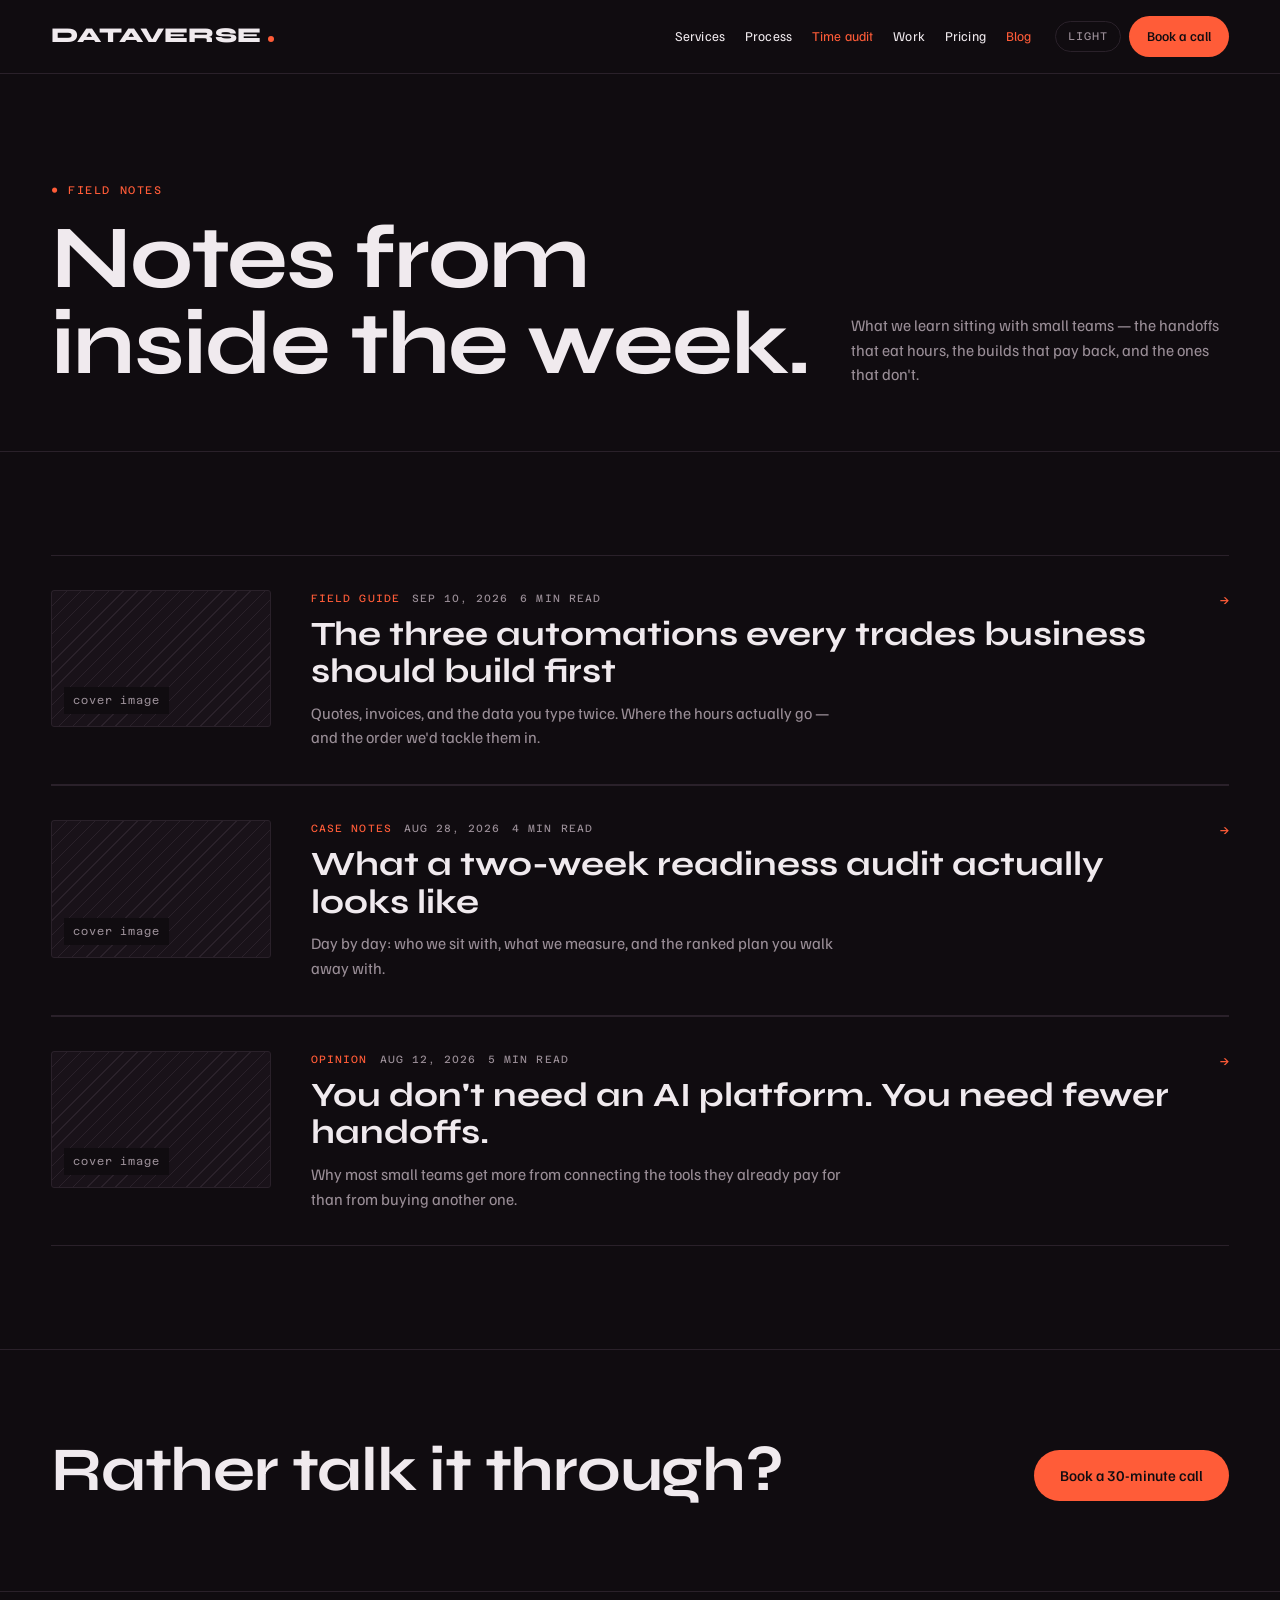
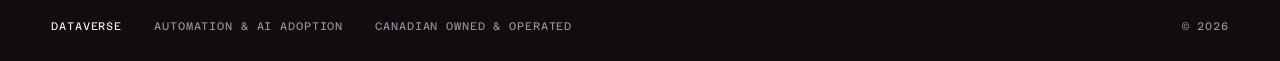
==== blog/index.html @ 76d1e802 "Initial Dataverse site Static build of the Dataverse design: home page with 3D hero, time audit calc" ====
<!DOCTYPE html>
<html lang="en-CA" data-mode="dark">
<head>
  <meta charset="utf-8">
  <meta name="viewport" content="width=device-width, initial-scale=1">
  <title>Field notes — Dataverse</title>
  <meta name="description" content="Practical writing on automation and AI adoption for small Canadian teams.">
  <script src="../js/theme-init.js"></script>
  <link rel="preconnect" href="https://fonts.googleapis.com">
  <link rel="preconnect" href="https://fonts.gstatic.com" crossorigin>
  <link href="https://fonts.googleapis.com/css2?family=Syne:wght@400;600;700;800&family=Familjen+Grotesk:wght@400;500;600;700&family=Azeret+Mono:wght@400;500&display=swap" rel="stylesheet">
  <link rel="stylesheet" href="../css/styles.css">
</head>
<body>
<div class="page">

  <!-- ===== Header (Webflow: make this a Component) ===== -->
  <header class="site-header">
    <a href="../index.html" class="logo">Dataverse<span class="logo__dot"></span></a>
    <nav class="nav">
      <a href="../index.html#services">Services</a>
      <a href="../index.html#process">Process</a>
      <a href="../index.html#audit" class="nav__link--accent">Time audit</a>
      <a href="../index.html#work">Work</a>
      <a href="../index.html#pricing">Pricing</a>
      <a href="index.html" class="text-accent" aria-current="page">Blog</a>
    </nav>
    <div class="header-tools">
      <button type="button" class="mode-toggle" data-toggle-mode>Light</button>
      <a href="../index.html#contact" class="btn btn--primary btn--sm">Book a call</a>
    </div>
  </header>

  <!-- ===== Blog hero ===== -->
  <section class="blog-hero">
    <div class="blog-hero__main">
      <span class="audit-head__badge">● Field notes</span>
      <h1 class="blog-hero__title">Notes from<br>inside the week.</h1>
    </div>
    <p class="blog-hero__text">What we learn sitting with small teams — the handoffs that eat hours, the builds that pay back, and the ones that don't.</p>
  </section>

  <!-- ===== Post list =====
       Webflow: this block maps to a Collection List bound to "Blog Posts".
       .w-dyn-list = Collection List Wrapper, .w-dyn-items = Collection List, .w-dyn-item = Collection Item.
       Sample items below are placeholders; Webflow repeats one item per CMS entry. -->
  <section class="section">
    <div class="w-dyn-list">
      <div role="list" class="w-dyn-items post-list">
        <div role="listitem" class="w-dyn-item">
          <a href="post.html" class="post-row">
            <div class="placeholder post-row__thumb"><span class="placeholder__label">cover image</span></div>
            <div class="post-row__body">
              <div class="post-row__meta"><span class="text-accent">Field guide</span><span>Sep 10, 2026</span><span>6 min read</span></div>
              <h3 class="post-row__title">The three automations every trades business should build first</h3>
              <p class="post-row__excerpt">Quotes, invoices, and the data you type twice. Where the hours actually go — and the order we'd tackle them in.</p>
            </div>
            <span class="post-row__arrow">→</span>
          </a>
        </div>
        <div role="listitem" class="w-dyn-item">
          <a href="post.html" class="post-row">
            <div class="placeholder post-row__thumb"><span class="placeholder__label">cover image</span></div>
            <div class="post-row__body">
              <div class="post-row__meta"><span class="text-accent">Case notes</span><span>Aug 28, 2026</span><span>4 min read</span></div>
              <h3 class="post-row__title">What a two-week readiness audit actually looks like</h3>
              <p class="post-row__excerpt">Day by day: who we sit with, what we measure, and the ranked plan you walk away with.</p>
            </div>
            <span class="post-row__arrow">→</span>
          </a>
        </div>
        <div role="listitem" class="w-dyn-item">
          <a href="post.html" class="post-row">
            <div class="placeholder post-row__thumb"><span class="placeholder__label">cover image</span></div>
            <div class="post-row__body">
              <div class="post-row__meta"><span class="text-accent">Opinion</span><span>Aug 12, 2026</span><span>5 min read</span></div>
              <h3 class="post-row__title">You don't need an AI platform. You need fewer handoffs.</h3>
              <p class="post-row__excerpt">Why most small teams get more from connecting the tools they already pay for than from buying another one.</p>
            </div>
            <span class="post-row__arrow">→</span>
          </a>
        </div>
      </div>
      <!-- Webflow "Empty State" -->
      <div class="w-dyn-empty empty-state" hidden>No posts yet.</div>
    </div>
  </section>

  <!-- ===== CTA ===== -->
  <section class="cta-band">
    <h2 class="cta-band__title">Rather talk it through?</h2>
    <a href="../index.html#contact" class="btn btn--primary btn--lg">Book a 30-minute call</a>
  </section>

  <!-- ===== Footer (Webflow: make this a Component) ===== -->
  <footer class="site-footer">
    <span class="site-footer__brand">Dataverse</span>
    <span>Automation &amp; AI adoption</span>
    <span>Canadian owned &amp; operated</span>
    <span class="site-footer__end">© 2026</span>
  </footer>
</div>

<script src="../js/main.js"></script>
</body>
</html>
---- css/styles.css ----
/* ==========================================================================
   Dataverse — site styles
   Class-based (no inline styles) so the markup ports cleanly into Webflow.
   Theme = data-mode (dark|light) on <html>. All colours/fonts flow from the tokens below.
   ========================================================================== */

/* ---------- Tokens ---------- */
/* Brand palette (Ember). Light mode via data-mode="light" on <html>. */
:root {
  --bg: #100C10; --surface: #191219; --ink: #F0EAEE; --muted: #9A8E97;
  --line: #2A212A; --accent: #FF5C38; --accent-ink: #100C10;
  --display: 'Syne';
  --body: 'Familjen Grotesk';
  --mono: 'Azeret Mono';
  color-scheme: dark;
}
:root[data-mode="light"] {
  --bg: #F4EFF2; --surface: #FCF8FA; --ink: #161015; --muted: #6A5D67;
  --line: #E2D7DE; --accent: #C8351A; --accent-ink: #FFF4F0;
  color-scheme: light;
}

:root {
  --gutter: clamp(18px, 4vw, 56px);
  --section-pad: clamp(56px, 8vw, 104px);
  --f-display: var(--display), sans-serif;
  --f-body: var(--body), sans-serif;
  --f-mono: var(--mono), monospace;
}

/* ---------- Base ---------- */
html, body { margin: 0; padding: 0; background: var(--bg); }
* { box-sizing: border-box; }
::selection { background: var(--accent); color: var(--accent-ink); }
a { color: var(--ink); text-decoration: none; }
a:hover { color: var(--accent); }
img { max-width: 100%; display: block; }

.page {
  background: var(--bg);
  color: var(--ink);
  font-family: var(--f-body);
  font-size: 16px;
  line-height: 1.55;
  min-height: 100vh;
  overflow-x: hidden;
  transition: background 400ms ease, color 400ms ease;
}

/* ---------- Shared type helpers ---------- */
.mono { font-family: var(--f-mono); }
.eyebrow {
  font-family: var(--f-mono);
  font-size: 10.5px;
  letter-spacing: 0.12em;
  text-transform: uppercase;
  color: var(--muted);
}
.text-accent { color: var(--accent); }
.text-muted { color: var(--muted); }
.text-ink { color: var(--ink); }
.h2 {
  font-family: var(--f-display);
  font-weight: 700;
  font-size: clamp(34px, 5vw, 62px);
  line-height: 1;
  letter-spacing: -0.015em;
  margin: 0;
}
.section {
  padding: var(--section-pad) var(--gutter);
  border-bottom: 1px solid var(--line);
}
.section--surface { background: var(--surface); }

/* Striped image placeholder — swap for <img> when real assets exist */
.placeholder {
  border: 1px solid var(--line);
  border-radius: 3px;
  display: flex;
  align-items: flex-end;
  padding: 20px;
  background-color: var(--surface);
  background-image: repeating-linear-gradient(135deg, var(--line) 0 1px, transparent 1px 10px);
  overflow: hidden;
  position: relative;
}
.placeholder > img {
  position: absolute; inset: 0; width: 100%; height: 100%; object-fit: cover;
}
.placeholder__label {
  font-family: var(--f-mono);
  font-size: 11px;
  letter-spacing: 0.08em;
  color: var(--muted);
  background: var(--bg);
  padding: 5px 9px;
  position: relative;
}

/* ---------- Buttons ---------- */
.btn {
  display: inline-block;
  border-radius: 99px;
  font-family: var(--f-body);
  cursor: pointer;
  white-space: nowrap;
}
.btn--primary {
  background: var(--accent);
  color: var(--accent-ink);
  font-weight: 500;
  border: none;
}
.btn--primary:hover { opacity: 0.86; color: var(--accent-ink); }
.btn--ghost {
  border: 1px solid var(--line);
  color: var(--ink);
  background: transparent;
}
.btn--ghost:hover { border-color: var(--accent); color: var(--accent); }
.btn--sm { font-size: 13.5px; padding: 10px 18px; }
.btn--lg { font-size: 15px; padding: 14px 26px; }
.btn--lg.btn--ghost { padding: 14px 22px; }
.btn--block { display: block; text-align: center; font-size: 15px; padding: 14px 18px; }

/* ---------- Header ---------- */
.site-header {
  position: sticky;
  top: 0;
  z-index: 50;
  display: flex;
  flex-wrap: wrap;
  align-items: center;
  gap: 12px 24px;
  padding: 16px var(--gutter);
  background: var(--bg);
  border-bottom: 1px solid var(--line);
  transition: background 400ms ease;
}
.logo {
  font-family: var(--f-display);
  font-weight: 800;
  font-size: 21px;
  text-transform: uppercase;
  letter-spacing: 0.01em;
  display: flex;
  align-items: baseline;
  gap: 7px;
}
.logo__dot {
  width: 6px; height: 6px; border-radius: 50%;
  background: var(--accent); display: inline-block;
}
.nav {
  display: flex;
  flex-wrap: wrap;
  gap: 10px 20px;
  font-size: 13.5px;
  letter-spacing: 0.01em;
  margin-left: auto;
  flex: 0 1 auto;
  white-space: nowrap;
}
.nav__link--accent { color: var(--accent); }
.header-tools {
  display: flex;
  flex-wrap: wrap;
  align-items: center;
  gap: 8px;
  flex: 0 0 auto;
  white-space: nowrap;
}
.mode-toggle {
  font-family: var(--f-mono); font-size: 11px;
  letter-spacing: 0.08em; text-transform: uppercase;
  padding: 8px 12px; border: 1px solid var(--line); border-radius: 99px;
  background: transparent; color: var(--muted); cursor: pointer;
  flex: 0 0 auto; white-space: nowrap;
}
.mode-toggle:hover { color: var(--ink); border-color: var(--ink); }

/* ---------- Hero (3D) ---------- */
/* Hero always renders dark, regardless of light/dark mode */
.hero3d {
  --bg: #100C10; --surface: #191219; --ink: #F0EAEE; --muted: #9A8E97;
  --line: rgba(240, 234, 238, 0.14); --accent: #FF5C38; --accent-ink: #100C10;
  position: relative;
  isolation: isolate;
  overflow: hidden;
  padding: 0 var(--gutter);
  display: flex;
  flex-direction: column;
  color: var(--ink);
  background:
    radial-gradient(60% 70% at 78% 60%, rgba(255, 92, 56, 0.16), transparent 70%),
    radial-gradient(40% 50% at 10% 0%, rgba(255, 46, 99, 0.06), transparent 70%),
    #100C10;
}
.hero3d a { color: inherit; }
.hero3d__canvas {
  position: absolute; inset: 0; width: 100%; height: 100%;
  z-index: 0; display: block;
}
.hero3d__scrim {
  position: absolute; inset: 0; z-index: 1; pointer-events: none;
  background:
    linear-gradient(90deg, rgba(16, 12, 16, 0.78) 0%, rgba(16, 12, 16, 0.25) 48%, rgba(16, 12, 16, 0) 70%),
    linear-gradient(0deg, rgba(16, 12, 16, 0.85) 0%, rgba(16, 12, 16, 0) 32%);
}
.hero3d__grain {
  position: absolute; inset: -50%; z-index: 1; pointer-events: none;
  opacity: 0.09; mix-blend-mode: overlay;
  background-image: url("data:image/svg+xml,%3Csvg xmlns='http://www.w3.org/2000/svg' width='220' height='220'%3E%3Cfilter id='n'%3E%3CfeTurbulence type='fractalNoise' baseFrequency='0.9' numOctaves='3' stitchTiles='stitch'/%3E%3C/filter%3E%3Crect width='100%25' height='100%25' filter='url(%23n)'/%3E%3C/svg%3E");
  animation: grain 900ms steps(6) infinite;
}
@keyframes grain {
  0% { transform: translate(0, 0); }
  20% { transform: translate(-3%, 2%); }
  40% { transform: translate(2%, -3%); }
  60% { transform: translate(-2%, -1%); }
  80% { transform: translate(3%, 3%); }
  100% { transform: translate(0, 0); }
}

/* Content */
.hero3d__content {
  position: relative; z-index: 2;
  padding: clamp(56px, 9vw, 128px) 0 clamp(36px, 5vw, 64px);
  display: flex; flex-wrap: wrap; align-items: flex-end; justify-content: space-between;
  gap: 32px clamp(32px, 6vw, 96px);
  pointer-events: none;
}
.hero3d__content a { pointer-events: auto; }
.hero3d__main { flex: 1 1 560px; min-width: 0; }
.hero3d__title {
  font-family: var(--f-display);
  font-weight: 400;
  font-size: clamp(46px, 7.2vw, 112px);
  line-height: 1;
  letter-spacing: -0.035em;
  margin: 0;
  text-wrap: balance;
}
.text-gradient {
  background: linear-gradient(90deg, #FF5C38 0%, #FF2E63 100%);
  -webkit-background-clip: text; background-clip: text;
  color: transparent;
}
.hero3d__side { flex: 0 1 540px; min-width: 0; }
.hero3d__lede {
  font-size: clamp(16px, 1.35vw, 19px); line-height: 1.5;
  margin: 0 0 28px; text-wrap: pretty; color: var(--ink);
}
.hero3d__actions { display: flex; flex-wrap: wrap; gap: 12px; }
.btn-sq {
  display: inline-block;
  font-family: var(--f-mono); font-size: 12.5px; letter-spacing: 0.06em; text-transform: uppercase;
  padding: 15px 20px; border-radius: 4px; white-space: nowrap;
  transition: background 200ms ease, color 200ms ease, border-color 200ms ease;
}
.btn-sq--primary { background: var(--accent); color: var(--accent-ink); }
.hero3d .btn-sq--primary { color: var(--accent-ink); }
.btn-sq--primary:hover, .hero3d .btn-sq--primary:hover { background: #FF7A5C; color: var(--accent-ink); }
.btn-sq--ghost {
  background: rgba(240, 234, 238, 0.06); border: 1px solid rgba(240, 234, 238, 0.12);
  -webkit-backdrop-filter: blur(8px); backdrop-filter: blur(8px);
}
.btn-sq--ghost:hover, .hero3d .btn-sq--ghost:hover { border-color: var(--accent); color: var(--accent); }
.hero3d__stats {
  display: flex; flex-wrap: wrap; gap: 8px 28px; margin-top: 26px;
  font-family: var(--f-mono); font-size: 10.5px; letter-spacing: 0.1em;
  text-transform: uppercase; color: var(--muted);
}
.hero3d__stat { font-family: var(--f-display); font-size: 18px; letter-spacing: 0; color: var(--ink); margin-right: 6px; text-transform: none; }

/* Footer strip + marquee */
.hero3d__foot {
  position: relative; z-index: 2;
  border-top: 1px solid var(--line);
  display: flex; align-items: center; gap: 28px;
  padding: 22px 0 26px;
}
.hero3d__foot-label {
  flex: 0 0 auto;
  font-family: var(--f-mono); font-size: 11.5px; letter-spacing: 0.1em; text-transform: uppercase;
}
.marquee {
  flex: 1 1 auto; min-width: 0; display: flex; overflow: hidden;
  -webkit-mask-image: linear-gradient(90deg, transparent, #000 8%, #000 92%, transparent);
  mask-image: linear-gradient(90deg, transparent, #000 8%, #000 92%, transparent);
}
.marquee__track {
  flex: 0 0 auto; display: flex; align-items: center; gap: 56px;
  margin: 0; padding: 0 28px 0 0; list-style: none;
  animation: marquee 38s linear infinite;
}
.marquee__item {
  font-family: var(--f-display); font-weight: 600; font-size: clamp(17px, 1.6vw, 22px);
  white-space: nowrap; color: var(--ink); opacity: 0.8;
  display: flex; align-items: center; gap: 56px;
}
.marquee__item::after { content: ""; width: 5px; height: 5px; border-radius: 50%; background: var(--accent); }
@keyframes marquee { to { transform: translateX(-100%); } }

@media (max-width: 760px) {
  .hero3d__scrim {
    background: linear-gradient(0deg, rgba(16, 12, 16, 0.92) 0%, rgba(16, 12, 16, 0.55) 45%, rgba(16, 12, 16, 0.1) 75%);
  }
  .hero3d__foot { flex-direction: column; align-items: flex-start; gap: 14px; }
  .marquee { width: 100%; }
}
@media (prefers-reduced-motion: reduce) {
  .hero3d__grain, .marquee__track { animation: none; }
}

.hero__meta {
  font-family: var(--f-mono);
  font-size: 11.5px;
  letter-spacing: 0.14em;
  text-transform: uppercase;
  color: var(--muted);
  display: flex;
  flex-wrap: wrap;
  gap: 14px;
  margin-bottom: clamp(24px, 4vw, 44px);
}
/* ---------- Section heads ---------- */
.section-head {
  display: flex;
  flex-wrap: wrap;
  gap: 32px;
  align-items: baseline;
  margin-bottom: clamp(32px, 5vw, 64px);
}
.section-head__title { flex: 1 1 340px; }
.section-head__text { flex: 1 1 300px; max-width: 42ch; color: var(--muted); margin: 0; font-size: 16px; }

/* ---------- Services ---------- */
.services { display: flex; flex-direction: column; }
.service {
  border-top: 1px solid var(--line);
  padding: clamp(22px, 3vw, 34px) 0;
  display: flex;
  flex-wrap: wrap;
  gap: 20px 40px;
  align-items: flex-start;
}
.service:last-child { border-bottom: 1px solid var(--line); }
.service:hover { background: var(--surface); }
.service__num {
  font-family: var(--f-mono); font-size: 11.5px; color: var(--accent);
  flex: 0 0 auto; width: 34px;
}
.service__title {
  font-family: var(--f-display); font-weight: 700;
  font-size: clamp(26px, 3vw, 38px); line-height: 1.1; margin: 0; flex: 1 1 260px;
}
.service__text { flex: 2 1 320px; max-width: 54ch; margin: 0; color: var(--muted); }

/* ---------- Process ---------- */
.process-head {
  display: flex; flex-wrap: wrap; gap: 20px; align-items: baseline;
  margin-bottom: clamp(32px, 5vw, 56px);
}
.process-head__eyebrow {
  font-family: var(--f-mono); font-size: 11.5px; letter-spacing: 0.12em;
  text-transform: uppercase; color: var(--muted);
}
.process-head__title {
  font-family: var(--f-display); font-weight: 700;
  font-size: clamp(30px, 4.4vw, 54px); line-height: 1.02;
  letter-spacing: -0.015em; margin: 0; max-width: 24ch;
}
.steps {
  display: grid;
  grid-template-columns: repeat(auto-fit, minmax(240px, 1fr));
  gap: 1px;
  background: var(--line);
}
.step { background: var(--surface); padding: clamp(22px, 3vw, 34px) clamp(18px, 2.5vw, 30px); }
.step__num { font-family: var(--f-display); font-size: 52px; line-height: 1; color: var(--accent); }
.step__title { font-size: 19px; font-weight: 600; margin: 14px 0 8px; }
.step__text { margin: 0; color: var(--muted); font-size: 15px; }

/* ---------- Time audit ---------- */
.audit-head {
  display: flex; flex-wrap: wrap; gap: 24px; align-items: flex-end;
  justify-content: space-between; margin-bottom: clamp(28px, 4vw, 48px);
}
.audit-head__main { flex: 1 1 420px; min-width: 0; }
.audit-head__badge {
  font-family: var(--f-mono); font-size: 11px; letter-spacing: 0.14em;
  text-transform: uppercase; color: var(--accent);
}
.audit-head__title {
  font-family: var(--f-display); font-weight: 700;
  font-size: clamp(32px, 5vw, 62px); line-height: 1;
  letter-spacing: -0.02em; margin: 14px 0 0;
}
.audit-head__text { flex: 1 1 280px; max-width: 40ch; margin: 0; color: var(--muted); }

.audit { display: flex; flex-wrap: wrap; gap: clamp(22px, 3vw, 44px); align-items: flex-start; }
.audit__form { flex: 1 1 420px; min-width: 0; display: flex; flex-direction: column; gap: 26px; }
.audit__label { margin-bottom: 12px; }
.audit__label--tight { margin-bottom: 4px; }

.chips { display: flex; flex-wrap: wrap; gap: 8px; }
.chip {
  font-family: var(--f-body); font-size: 14px; padding: 9px 16px;
  border-radius: 99px; border: 1px solid var(--line);
  background: transparent; color: var(--muted); cursor: pointer;
}
.chip.is-active { background: var(--accent); color: var(--accent-ink); border-color: var(--accent); }

.task {
  border-bottom: 1px solid var(--line);
  padding: 15px 0;
  display: flex;
  flex-wrap: wrap;
  gap: 10px 18px;
  align-items: center;
  color: var(--muted);
}
.task.is-on { color: var(--ink); }
.task__check {
  width: 17px; height: 17px; flex: 0 0 auto; border-radius: 2px;
  border: 1px solid var(--line); background: transparent; cursor: pointer; padding: 0;
}
.task.is-on .task__check { background: var(--accent); border-color: var(--accent); }
.task__label { flex: 1 1 180px; min-width: 0; font-size: 15.5px; }
.task__range { flex: 1 1 150px; min-width: 120px; accent-color: var(--accent); cursor: pointer; }
.task__hours { font-family: var(--f-mono); font-size: 12px; width: 62px; text-align: right; }

.fields { display: flex; flex-wrap: wrap; gap: 18px 28px; align-items: flex-end; }
.field { flex: 1 1 200px; min-width: 0; }
.field--wide { flex: 2 1 260px; }
.field__label { display: block; margin-bottom: 8px; }
.input {
  width: 100%;
  font-family: var(--f-body);
  font-size: 16px;
  padding: 13px 14px;
  background: transparent;
  border: 1px solid var(--line);
  border-radius: 3px;
  color: var(--ink);
}
.input--lg { font-size: 15px; padding: 15px 16px; }
textarea.input { resize: vertical; }

.brief {
  flex: 1 1 320px; min-width: 0; position: sticky; top: 92px;
  border: 1px solid var(--accent); border-radius: 3px;
  background: var(--surface); padding: clamp(22px, 3vw, 34px);
}
.brief__nums { display: flex; flex-wrap: wrap; gap: 20px 32px; margin: 20px 0 22px; }
.brief__num { flex: 1 1 130px; }
.brief__hours {
  font-family: var(--f-display); font-weight: 700;
  font-size: clamp(38px, 4.4vw, 56px); line-height: 0.95; color: var(--accent);
}
.brief__money {
  font-family: var(--f-display); font-weight: 700;
  font-size: clamp(30px, 3.4vw, 42px); line-height: 1; margin-top: 6px;
}
.brief__caption {
  font-family: var(--f-mono); font-size: 10.5px; letter-spacing: 0.1em;
  text-transform: uppercase; color: var(--muted); margin-top: 8px;
}
.brief__body { border-top: 1px solid var(--line); padding-top: 18px; }
.builds {
  margin: 0 0 18px; padding: 0; list-style: none;
  display: flex; flex-direction: column; gap: 10px; font-size: 15px;
}
.builds li { display: flex; gap: 10px; align-items: baseline; }
.builds__n { color: var(--accent); font-family: var(--f-mono); font-size: 11px; }
.brief__tier {
  font-family: var(--f-mono); font-size: 11.5px; color: var(--muted);
  border-top: 1px solid var(--line); padding-top: 14px; margin-bottom: 18px;
}

/* ---------- Work ---------- */
.work-head {
  display: flex; flex-wrap: wrap; gap: 24px; align-items: baseline;
  justify-content: space-between; margin-bottom: clamp(30px, 4vw, 52px);
}
.work-head__note {
  font-family: var(--f-mono); font-size: 11.5px; letter-spacing: 0.06em;
  color: var(--muted); margin: 0; max-width: 34ch;
}
.work { display: flex; flex-wrap: wrap; gap: clamp(22px, 3vw, 40px); }
.work__feature { flex: 1 1 420px; min-width: 0; }
.work__side { flex: 1 1 300px; min-width: 0; display: flex; flex-direction: column; gap: 30px; }
.work__image { aspect-ratio: 16 / 10; padding: 18px; }
.case-meta {
  display: flex; gap: 12px; align-items: baseline;
  font-family: var(--f-mono); font-size: 10.5px;
  letter-spacing: 0.1em; text-transform: uppercase;
  margin-bottom: 8px;
}
.work__feature .case-meta { margin: 16px 0 6px; }
.case-title {
  font-family: var(--f-display); font-weight: 700;
  font-size: 26px; line-height: 1.12; margin: 0 0 8px;
}
.case-title--lg { font-size: clamp(24px, 2.6vw, 32px); margin-bottom: 10px; }
.case-text { margin: 0 0 12px; color: var(--muted); }
.case-text--lg { margin-bottom: 14px; max-width: 52ch; }
.case-result {
  font-family: var(--f-mono); font-size: 12px; color: var(--ink);
  border-top: 1px solid var(--line); padding-top: 12px;
}

/* ---------- Pricing ---------- */
.section-head--pricing { gap: 28px; margin-bottom: clamp(30px, 4vw, 54px); }
.section-head--pricing .section-head__title { flex: 1 1 320px; }
.section-head--pricing .section-head__text { max-width: 40ch; }
.plans {
  display: grid;
  grid-template-columns: repeat(auto-fit, minmax(258px, 1fr));
  gap: clamp(18px, 2.5vw, 28px);
  align-items: start;
}
.plan { border: 1px solid var(--line); border-radius: 3px; padding: clamp(22px, 3vw, 32px); }
.plan--featured {
  border-color: var(--accent);
  padding: clamp(26px, 3.4vw, 38px);
  background: var(--surface);
  margin-top: -12px;
}
.plan__top { display: flex; justify-content: space-between; align-items: baseline; gap: 12px; }
.plan__name {
  font-family: var(--f-mono); font-size: 11px; letter-spacing: 0.12em;
  text-transform: uppercase; color: var(--muted);
}
.plan--featured .plan__name { color: var(--accent); }
.plan__tag {
  font-family: var(--f-mono); font-size: 10.5px; letter-spacing: 0.08em;
  text-transform: uppercase; color: var(--muted);
}
.plan__price {
  font-family: var(--f-display); font-size: clamp(38px, 4vw, 50px);
  line-height: 1.05; margin: 12px 0 4px;
}
.plan__price--sm { font-size: clamp(30px, 3.2vw, 40px); }
.plan__text { margin: 0 0 18px; color: var(--muted); font-size: 15px; }
.plan__list {
  margin: 0; padding: 0; list-style: none;
  display: flex; flex-direction: column; gap: 9px;
  font-size: 15px; color: var(--muted);
}

/* ---------- Contact ---------- */
.contact {
  padding: clamp(60px, 9vw, 120px) var(--gutter);
  display: flex; flex-wrap: wrap; gap: clamp(32px, 5vw, 80px); align-items: flex-start;
}
.contact__main { flex: 1 1 440px; min-width: 0; }
.contact__title {
  font-family: var(--f-display); font-weight: 700;
  font-size: clamp(40px, 6.6vw, 88px); line-height: 0.98;
  letter-spacing: -0.02em; margin: 0 0 22px; text-wrap: balance;
}
.contact__text { max-width: 44ch; color: var(--muted); margin: 0 0 30px; }
.contact__email {
  font-family: var(--f-display); font-size: clamp(22px, 2.6vw, 32px);
  border-bottom: 1px solid var(--accent); padding-bottom: 3px;
}
.contact__form { flex: 1 1 300px; min-width: 0; display: flex; flex-direction: column; gap: 14px; margin: 0; }
.contact__submit { font-size: 15px; padding: 15px 20px; }
.contact__note {
  font-family: var(--f-mono); font-size: 10.5px; letter-spacing: 0.06em; color: var(--muted);
}
.form-status { font-family: var(--f-mono); font-size: 11.5px; color: var(--accent); }

/* ---------- Footer ---------- */
.site-footer {
  border-top: 1px solid var(--line);
  padding: 26px var(--gutter);
  display: flex; flex-wrap: wrap; gap: 14px 32px; align-items: center;
  font-family: var(--f-mono); font-size: 11px; letter-spacing: 0.08em;
  text-transform: uppercase; color: var(--muted);
}
.site-footer__brand { color: var(--ink); }
.site-footer__end { margin-left: auto; }

/* ==========================================================================
   Blog (Webflow CMS-ready)
   Listing markup mirrors Webflow's Collection List structure:
   .w-dyn-list > .w-dyn-items > .w-dyn-item   and rich text lives in .w-richtext
   ========================================================================== */
.blog-hero {
  padding: clamp(48px, 8vw, 104px) var(--gutter) clamp(32px, 5vw, 64px);
  border-bottom: 1px solid var(--line);
  display: flex; flex-wrap: wrap; gap: 24px 32px; align-items: flex-end;
}
.blog-hero__main { flex: 1 1 480px; min-width: 0; }
.blog-hero__title {
  font-family: var(--f-display); font-weight: 700;
  font-size: clamp(46px, 7vw, 96px); line-height: 0.96;
  letter-spacing: -0.02em; margin: 14px 0 0;
}
.blog-hero__text { flex: 1 1 280px; max-width: 42ch; margin: 0; color: var(--muted); }

.post-list { display: flex; flex-direction: column; }
.post-row {
  border-top: 1px solid var(--line);
  padding: clamp(22px, 3vw, 34px) 0;
  display: flex; flex-wrap: wrap; gap: 20px 40px; align-items: flex-start;
  color: var(--ink);
}
.post-row:last-child { border-bottom: 1px solid var(--line); }
.post-row:hover { background: var(--surface); color: var(--ink); }
.post-row:hover .post-row__title { color: var(--accent); }
.post-row__thumb { flex: 0 0 220px; aspect-ratio: 16 / 10; padding: 12px; }
.post-row__body { flex: 1 1 320px; min-width: 0; }
.post-row__meta {
  display: flex; flex-wrap: wrap; gap: 12px; align-items: baseline;
  font-family: var(--f-mono); font-size: 10.5px; letter-spacing: 0.1em;
  text-transform: uppercase; color: var(--muted); margin-bottom: 10px;
}
.post-row__title {
  font-family: var(--f-display); font-weight: 700;
  font-size: clamp(24px, 2.8vw, 34px); line-height: 1.1; margin: 0 0 10px;
  transition: color 200ms ease;
}
.post-row__excerpt { margin: 0; color: var(--muted); max-width: 60ch; }
.post-row__arrow { flex: 0 0 auto; font-family: var(--f-mono); color: var(--accent); font-size: 14px; }
.empty-state { color: var(--muted); font-family: var(--f-mono); font-size: 12px; padding: 24px 0; }

.post-header {
  padding: clamp(48px, 8vw, 104px) var(--gutter) clamp(28px, 4vw, 48px);
  max-width: 1080px;
}
.post-back {
  font-family: var(--f-mono); font-size: 11px; letter-spacing: 0.12em;
  text-transform: uppercase; color: var(--muted);
}
.post-header__meta {
  display: flex; flex-wrap: wrap; gap: 14px;
  font-family: var(--f-mono); font-size: 11.5px; letter-spacing: 0.14em;
  text-transform: uppercase; color: var(--muted);
  margin: clamp(24px, 4vw, 44px) 0 clamp(18px, 3vw, 28px);
}
.post-header__title {
  font-family: var(--f-display); font-weight: 700;
  font-size: clamp(38px, 6vw, 80px); line-height: 0.98;
  letter-spacing: -0.02em; margin: 0 0 24px; text-wrap: balance;
}
.post-header__summary {
  max-width: 56ch; font-size: clamp(16px, 1.5vw, 19px);
  color: var(--muted); margin: 0; text-wrap: pretty;
}
.post-cover {
  margin: 0 var(--gutter);
  aspect-ratio: 16 / 8;
}
.post-body {
  padding: clamp(40px, 6vw, 80px) var(--gutter) var(--section-pad);
  border-bottom: 1px solid var(--line);
  display: flex; flex-wrap: wrap; gap: 32px clamp(32px, 5vw, 80px);
}
.post-body__aside { flex: 0 1 220px; min-width: 0; display: flex; flex-direction: column; gap: 18px; }
.post-author__name { font-size: 15px; margin-top: 6px; }
.post-body__content { flex: 1 1 520px; min-width: 0; max-width: 720px; }

/* Rich text — styles apply to whatever the Webflow Rich Text field outputs */
.w-richtext { font-size: 17px; line-height: 1.7; }
.w-richtext > :first-child { margin-top: 0; }
.w-richtext p { margin: 0 0 1.2em; color: var(--ink); }
.w-richtext h2 {
  font-family: var(--f-display); font-weight: 700;
  font-size: clamp(26px, 3vw, 36px); line-height: 1.1;
  letter-spacing: -0.01em; margin: 1.8em 0 0.6em;
}
.w-richtext h3 {
  font-family: var(--f-display); font-weight: 700;
  font-size: clamp(20px, 2.2vw, 25px); line-height: 1.2; margin: 1.6em 0 0.5em;
}
.w-richtext h4 {
  font-family: var(--f-mono); font-size: 12px; letter-spacing: 0.12em;
  text-transform: uppercase; color: var(--muted); margin: 2em 0 0.8em;
}
.w-richtext a { color: var(--ink); border-bottom: 1px solid var(--accent); }
.w-richtext a:hover { color: var(--accent); }
.w-richtext ul, .w-richtext ol { margin: 0 0 1.2em; padding-left: 1.2em; }
.w-richtext li { margin-bottom: 0.4em; }
.w-richtext li::marker { color: var(--accent); }
.w-richtext blockquote {
  margin: 1.6em 0; padding: 4px 0 4px 22px;
  border-left: 2px solid var(--accent);
  font-family: var(--f-display); font-size: clamp(20px, 2.2vw, 26px); line-height: 1.3;
}
.w-richtext figure { margin: 1.8em 0; }
.w-richtext img { border: 1px solid var(--line); border-radius: 3px; }
.w-richtext figcaption {
  font-family: var(--f-mono); font-size: 11px; color: var(--muted); margin-top: 8px;
}
.w-richtext code {
  font-family: var(--f-mono); font-size: 0.88em;
  background: var(--surface); border: 1px solid var(--line);
  padding: 1px 5px; border-radius: 3px;
}
.w-richtext hr { border: none; border-top: 1px solid var(--line); margin: 2.4em 0; }

.cta-band {
  padding: clamp(48px, 7vw, 96px) var(--gutter);
  display: flex; flex-wrap: wrap; gap: 24px 48px; align-items: flex-end; justify-content: space-between;
}
.cta-band__title {
  font-family: var(--f-display); font-weight: 700;
  font-size: clamp(32px, 5vw, 62px); line-height: 1;
  letter-spacing: -0.02em; margin: 0; flex: 1 1 420px;
}

@media (max-width: 560px) {
  .post-row__thumb { flex-basis: 100%; }
}
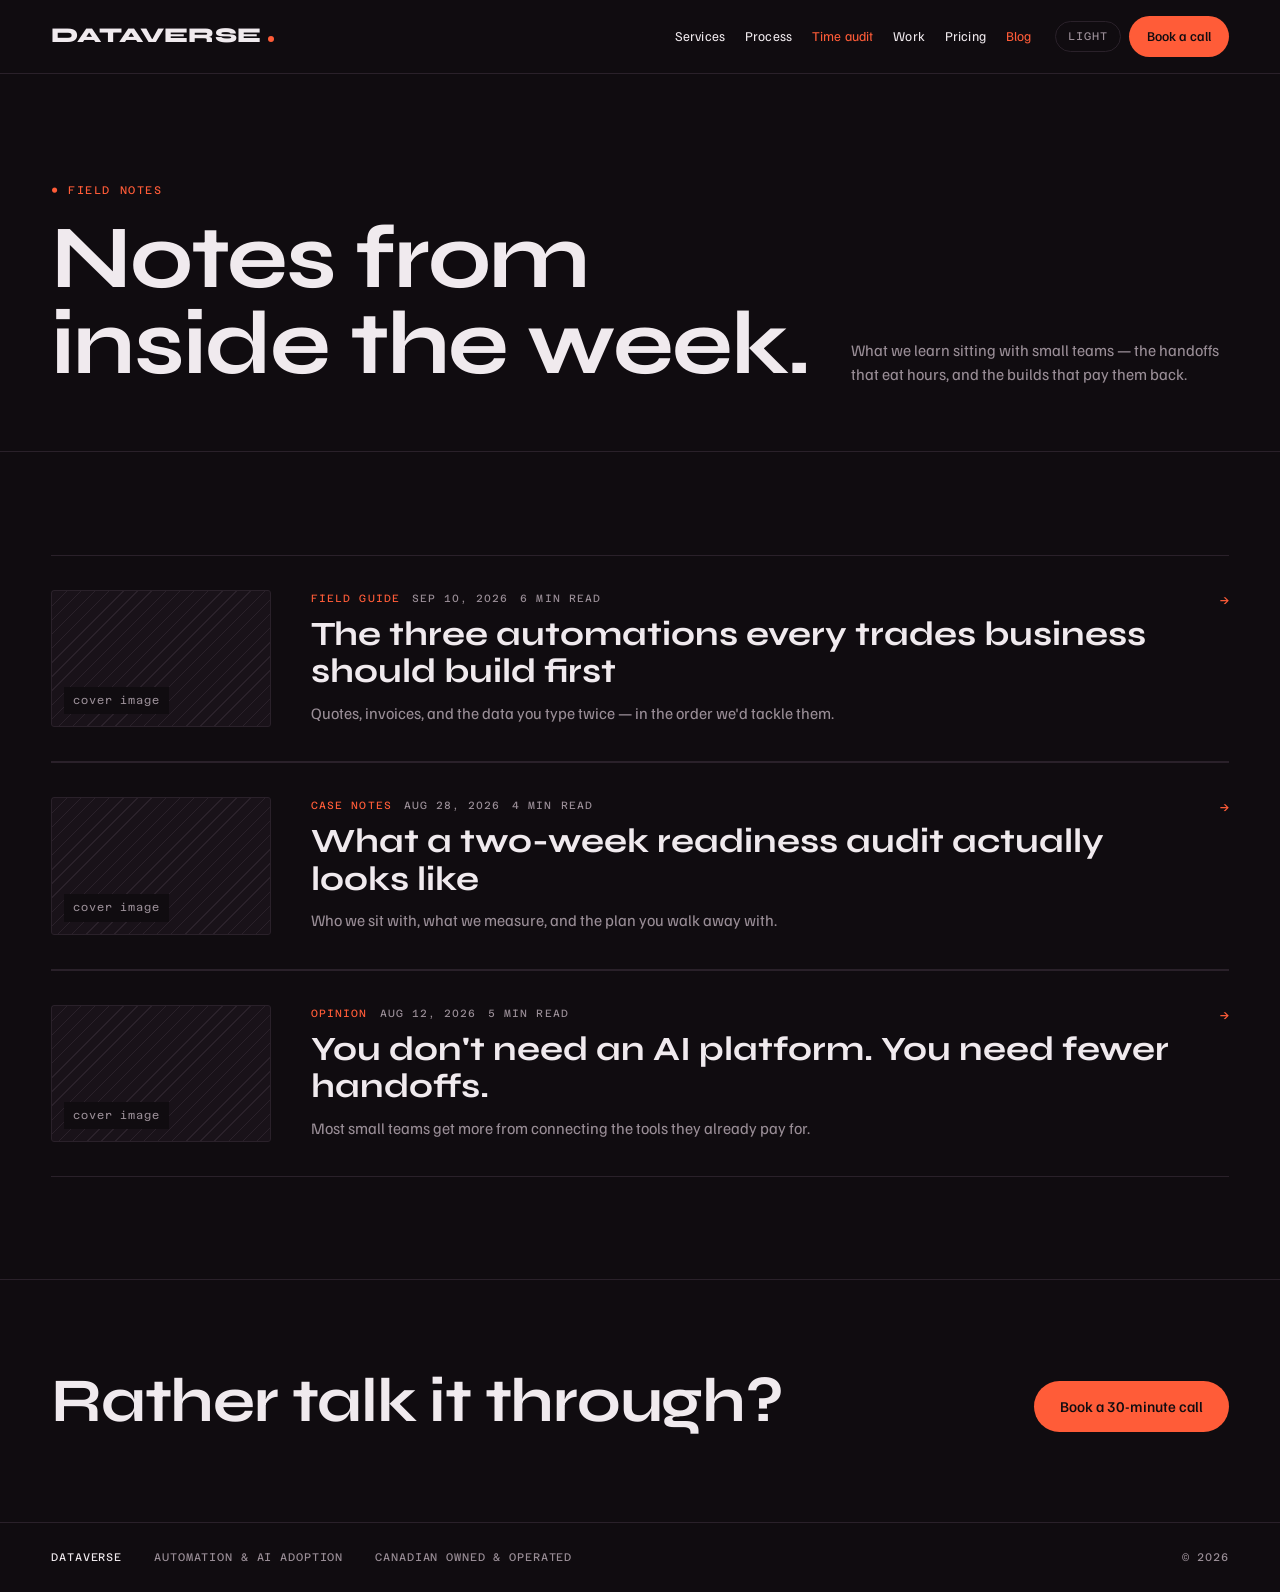
==== commit 9f09ebe0: "Tighten copy across the site Co-Authored-By: Claude Opus 5 (1M context) <noreply@anthropic.com>" ====
--- a/blog/index.html
+++ b/blog/index.html
@@ -37,7 +37,7 @@
       <span class="audit-head__badge">● Field notes</span>
       <h1 class="blog-hero__title">Notes from<br>inside the week.</h1>
     </div>
-    <p class="blog-hero__text">What we learn sitting with small teams — the handoffs that eat hours, the builds that pay back, and the ones that don't.</p>
+    <p class="blog-hero__text">What we learn sitting with small teams — the handoffs that eat hours, and the builds that pay them back.</p>
   </section>
 
   <!-- ===== Post list =====
@@ -53,7 +53,7 @@
             <div class="post-row__body">
               <div class="post-row__meta"><span class="text-accent">Field guide</span><span>Sep 10, 2026</span><span>6 min read</span></div>
               <h3 class="post-row__title">The three automations every trades business should build first</h3>
-              <p class="post-row__excerpt">Quotes, invoices, and the data you type twice. Where the hours actually go — and the order we'd tackle them in.</p>
+              <p class="post-row__excerpt">Quotes, invoices, and the data you type twice — in the order we'd tackle them.</p>
             </div>
             <span class="post-row__arrow">→</span>
           </a>
@@ -64,7 +64,7 @@
             <div class="post-row__body">
               <div class="post-row__meta"><span class="text-accent">Case notes</span><span>Aug 28, 2026</span><span>4 min read</span></div>
               <h3 class="post-row__title">What a two-week readiness audit actually looks like</h3>
-              <p class="post-row__excerpt">Day by day: who we sit with, what we measure, and the ranked plan you walk away with.</p>
+              <p class="post-row__excerpt">Who we sit with, what we measure, and the plan you walk away with.</p>
             </div>
             <span class="post-row__arrow">→</span>
           </a>
@@ -75,7 +75,7 @@
             <div class="post-row__body">
               <div class="post-row__meta"><span class="text-accent">Opinion</span><span>Aug 12, 2026</span><span>5 min read</span></div>
               <h3 class="post-row__title">You don't need an AI platform. You need fewer handoffs.</h3>
-              <p class="post-row__excerpt">Why most small teams get more from connecting the tools they already pay for than from buying another one.</p>
+              <p class="post-row__excerpt">Most small teams get more from connecting the tools they already pay for.</p>
             </div>
             <span class="post-row__arrow">→</span>
           </a>
--- a/css/styles.css
+++ b/css/styles.css
@@ -136,7 +136,7 @@
   padding: 16px var(--gutter);
   background: var(--bg);
   border-bottom: 1px solid var(--line);
-  transition: background 400ms ease;
+  transition: background 400ms ease, opacity 600ms ease;
 }
 .logo {
   font-family: var(--f-display);
@@ -179,6 +179,33 @@
   flex: 0 0 auto; white-space: nowrap;
 }
 .mode-toggle:hover { color: var(--ink); border-color: var(--ink); }
+
+/* Mobile header: logo + buttons on one row, nav links on a scrollable row below */
+@media (max-width: 760px) {
+  .site-header { gap: 12px 10px; padding-top: 12px; padding-bottom: 0; }
+  .logo { order: 1; margin-right: auto; font-size: 17px; }
+  .header-tools { order: 2; gap: 6px; flex-wrap: nowrap; }
+  .mode-toggle { padding: 7px 10px; font-size: 10px; }
+  .header-tools .btn--sm { font-size: 12.5px; padding: 8px 13px; }
+  .nav {
+    order: 3;
+    flex: 0 0 calc(100% + 2 * var(--gutter));
+    margin: 0 calc(-1 * var(--gutter));
+    padding: 11px var(--gutter) 12px;
+    border-top: 1px solid var(--line);
+    flex-wrap: nowrap;
+    gap: 22px;
+    overflow-x: auto;
+    scrollbar-width: none;
+  }
+  .nav::-webkit-scrollbar { display: none; }
+}
+@media (max-width: 380px) {
+  .logo { font-size: 15px; gap: 5px; }
+  .header-tools { gap: 5px; }
+  .mode-toggle { padding: 7px 8px; letter-spacing: 0.04em; }
+  .header-tools .btn--sm { font-size: 12px; padding: 8px 11px; }
+}
 
 /* ---------- Hero (3D) ---------- */
 /* Hero always renders dark, regardless of light/dark mode */
@@ -188,6 +215,7 @@
   position: relative;
   isolation: isolate;
   overflow: hidden;
+  min-height: calc(100svh - 71px);
   padding: 0 var(--gutter);
   display: flex;
   flex-direction: column;
@@ -198,10 +226,19 @@
     #100C10;
 }
 .hero3d a { color: inherit; }
+.hero3d__stage { position: absolute; inset: 0; z-index: 0; pointer-events: none; overflow: hidden; }
 .hero3d__canvas {
   position: absolute; inset: 0; width: 100%; height: 100%;
   z-index: 0; display: block;
 }
+/* During the fly-through the 3D stage takes over the whole viewport */
+.hero3d__backdrop {
+  position: fixed; inset: 0; z-index: -1; background: #100C10;
+  opacity: 0; pointer-events: none; transition: opacity 400ms ease;
+}
+.hero3d.is-journey { z-index: 90; }
+.hero3d.is-journey .hero3d__backdrop { opacity: 1; }
+.hero3d.is-journey .hero3d__stage { position: fixed; }
 .hero3d__scrim {
   position: absolute; inset: 0; z-index: 1; pointer-events: none;
   background:
@@ -221,6 +258,43 @@
   60% { transform: translate(-2%, -1%); }
   80% { transform: translate(3%, 3%); }
   100% { transform: translate(0, 0); }
+}
+
+/* Tagline words revealed during the fly-through */
+.tagline { position: absolute; inset: 0; z-index: 2; pointer-events: none; overflow: hidden; }
+.tagline__word {
+  position: absolute; left: var(--x, 50%); top: var(--y, 50%);
+  transform: translate(-50%, -50%);
+  font-family: var(--f-display); font-weight: 400;
+  font-size: clamp(40px, 7.5vw, 124px); line-height: 1; letter-spacing: -0.035em;
+  white-space: nowrap; color: #fff;
+}
+.tagline__char {
+  display: inline-block; white-space: pre;
+  opacity: 0; filter: blur(14px); transform: translateY(0.3em) scale(0.96);
+  transition: opacity 500ms ease, filter 700ms ease, transform 800ms cubic-bezier(.2, .7, .2, 1);
+  transition-delay: calc(var(--i) * 40ms);
+}
+.tagline__word.is-in .tagline__char { opacity: 1; filter: blur(0); transform: none; }
+.tagline__word.is-out .tagline__char {
+  opacity: 0; filter: blur(10px); transform: translateY(-0.25em);
+  transition-duration: 350ms, 400ms, 450ms; transition-delay: calc(var(--i) * 18ms);
+}
+.tagline__char.is-accent { color: var(--accent); }
+
+/* Fly-through: hand the page over to the 3D scene */
+.hero3d__content, .hero3d__foot, .hero3d__scrim { transition: opacity 600ms ease; }
+.hero3d.is-journey .hero3d__content,
+.hero3d.is-journey .hero3d__foot { opacity: 0; pointer-events: none; }
+.hero3d.is-journey .hero3d__content a { pointer-events: none; }
+.hero3d.is-journey .hero3d__scrim { opacity: 0.25; }
+body.is-journey .site-header { opacity: 0; pointer-events: none; }
+
+/* Scroll runway: the fixed 3D stage plays while this scrolls past */
+.hero-journey { display: none; height: 520vh; }
+.hero-journey.is-ready { display: block; }
+@media (max-width: 760px) {
+  .hero-journey { height: 420vh; }
 }
 
 /* Content */
@@ -277,6 +351,7 @@
 /* Footer strip + marquee */
 .hero3d__foot {
   position: relative; z-index: 2;
+  margin-top: auto;
   border-top: 1px solid var(--line);
   display: flex; align-items: center; gap: 28px;
   padding: 22px 0 26px;
@@ -312,6 +387,7 @@
 }
 @media (prefers-reduced-motion: reduce) {
   .hero3d__grain, .marquee__track { animation: none; }
+  .tagline { display: none; }
 }
 
 .hero__meta {
@@ -717,3 +793,92 @@
 @media (max-width: 560px) {
   .post-row__thumb { flex-basis: 100%; }
 }
+
+/* ==========================================================================
+   Phone polish — smaller type, one idea per row, more air between blocks.
+   Desktop is untouched: everything here is inside the phone breakpoint.
+   ========================================================================== */
+@media (max-width: 760px) {
+  .page { font-size: 15px; }
+  .section { padding: 64px var(--gutter); }
+
+  /* Hero */
+  .hero3d__title { letter-spacing: -0.03em; }
+  .hero3d__lede { font-size: 16px; margin-bottom: 24px; }
+  .hero3d__actions { gap: 10px; }
+  .hero3d__actions .btn-sq { flex: 1 1 100%; text-align: center; }
+  .hero3d__stats { gap: 6px 20px; margin-top: 22px; }
+  .hero3d__foot { gap: 12px; padding: 18px 0 22px; }
+  .marquee__track { gap: 30px; padding-right: 30px; }
+  .marquee__item { font-size: 15px; font-weight: 500; gap: 30px; }
+
+  /* Section headings */
+  .h2, .section-head__title { font-size: 32px; }
+  .section-head { gap: 14px; margin-bottom: 28px; }
+  .section-head__text { font-size: 15px; }
+  .process-head { gap: 12px; margin-bottom: 28px; }
+  .process-head__title { font-size: 28px; }
+
+  /* Services: number beside the title, copy on its own line */
+  .service { gap: 6px 12px; padding: 24px 0; }
+  .service__num { width: auto; flex: 0 0 auto; padding-top: 3px; }
+  .service__title { flex: 1 1 calc(100% - 46px); font-size: 23px; line-height: 1.2; }
+  .service__text { flex: 1 1 100%; font-size: 15px; margin-top: 2px; }
+
+  /* Process */
+  .step { padding: 26px 20px; }
+  .step__num { font-size: 40px; }
+  .step__title { font-size: 18px; margin: 10px 0 6px; }
+  .step__text { font-size: 15px; }
+
+  /* Time audit */
+  .audit-head { gap: 16px; margin-bottom: 28px; }
+  .audit-head__title { font-size: 34px; }
+  .audit-head__text { font-size: 15px; }
+  .audit { gap: 28px; }
+  .audit__form { gap: 22px; }
+  .chip { font-size: 13px; padding: 8px 14px; }
+  /* label + value on the first row, slider across the second */
+  .task { padding: 13px 0; gap: 8px 12px; }
+  .task__check { order: 1; }
+  .task__label { order: 2; flex: 1 1 auto; font-size: 15px; }
+  .task__hours { order: 3; width: auto; }
+  .task__range { order: 4; flex: 1 1 100%; }
+  .brief { position: static; }
+
+  /* Work */
+  .work-head { gap: 14px; margin-bottom: 28px; }
+  .work-head__note { font-family: var(--f-body); font-size: 14px; letter-spacing: 0; max-width: none; }
+  .work { gap: 34px; }
+  .work__side { gap: 26px; }
+  .case-title, .case-title--lg { font-size: 22px; }
+  .case-text { font-size: 15px; }
+  .case-result { font-size: 11.5px; line-height: 1.5; }
+
+  /* Pricing */
+  .plans { gap: 16px; }
+  .plan, .plan--featured { padding: 24px; margin-top: 0; }
+  .plan__price { font-size: 34px; }
+  .plan__price--sm { font-size: 28px; }
+  .plan__text, .plan__list { font-size: 15px; }
+
+  /* Contact */
+  .contact { padding: 64px var(--gutter); gap: 30px; }
+  .contact__title { font-size: 38px; }
+  .contact__text { font-size: 15px; margin-bottom: 24px; }
+  .site-footer { gap: 10px 22px; padding: 22px var(--gutter); }
+
+  /* Blog */
+  .blog-hero { gap: 16px; }
+  .blog-hero__title { font-size: 40px; }
+  .blog-hero__text { font-size: 15px; }
+  .post-row { gap: 14px; padding: 24px 0; }
+  .post-row__title { font-size: 22px; }
+  .post-row__excerpt { font-size: 15px; }
+  .post-row__arrow { display: none; }
+  .post-header__title { font-size: 34px; }
+  .post-header__summary { font-size: 16px; }
+  .w-richtext { font-size: 16px; }
+  .cta-band { gap: 20px; }
+  .cta-band__title { font-size: 32px; }
+}
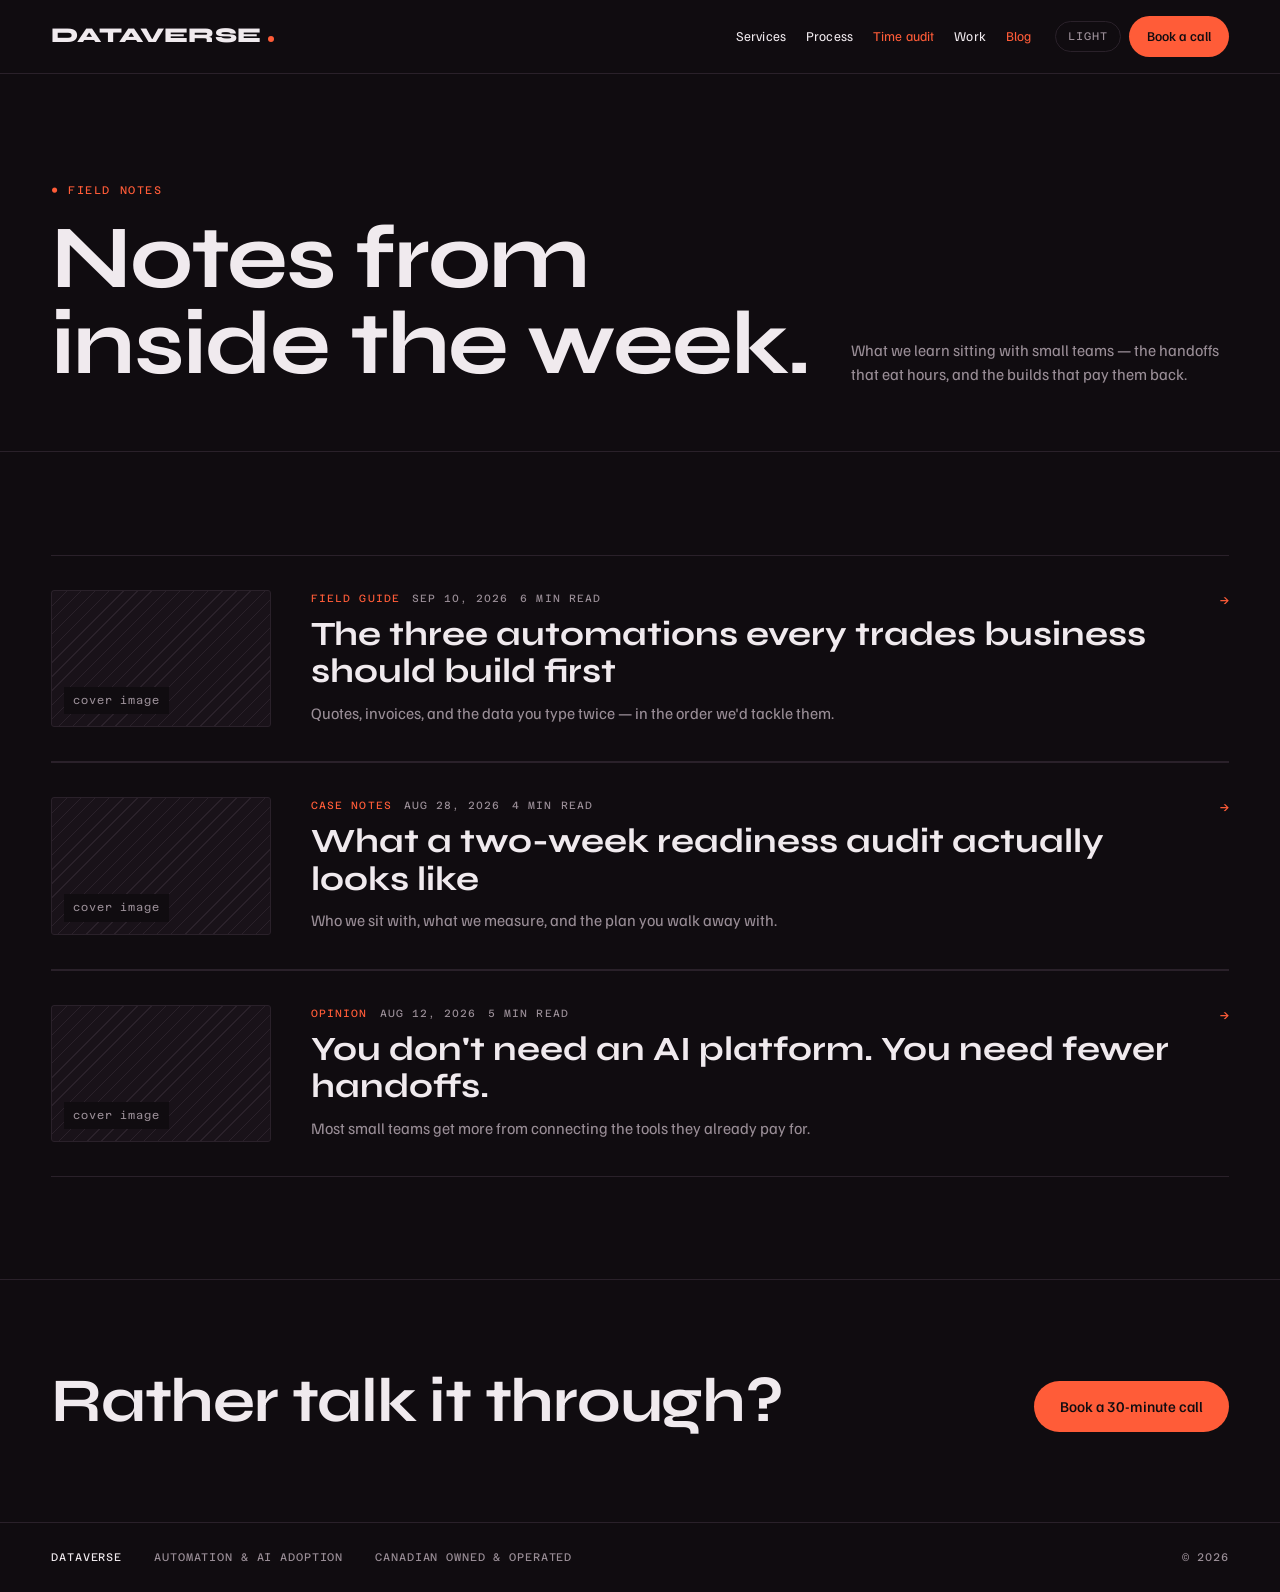
==== commit 7355ba37: "Remove the pricing section and all price figures Co-Authored-By: Claude Opus 5 (1M context) <noreply" ====
--- a/blog/index.html
+++ b/blog/index.html
@@ -22,7 +22,6 @@
       <a href="../index.html#process">Process</a>
       <a href="../index.html#audit" class="nav__link--accent">Time audit</a>
       <a href="../index.html#work">Work</a>
-      <a href="../index.html#pricing">Pricing</a>
       <a href="index.html" class="text-accent" aria-current="page">Blog</a>
     </nav>
     <div class="header-tools">
--- a/css/styles.css
+++ b/css/styles.css
@@ -291,10 +291,10 @@
 body.is-journey .site-header { opacity: 0; pointer-events: none; }
 
 /* Scroll runway: the fixed 3D stage plays while this scrolls past */
-.hero-journey { display: none; height: 520vh; }
+.hero-journey { display: none; height: 300vh; }
 .hero-journey.is-ready { display: block; }
 @media (max-width: 760px) {
-  .hero-journey { height: 420vh; }
+  .hero-journey { height: 240vh; }
 }
 
 /* Content */
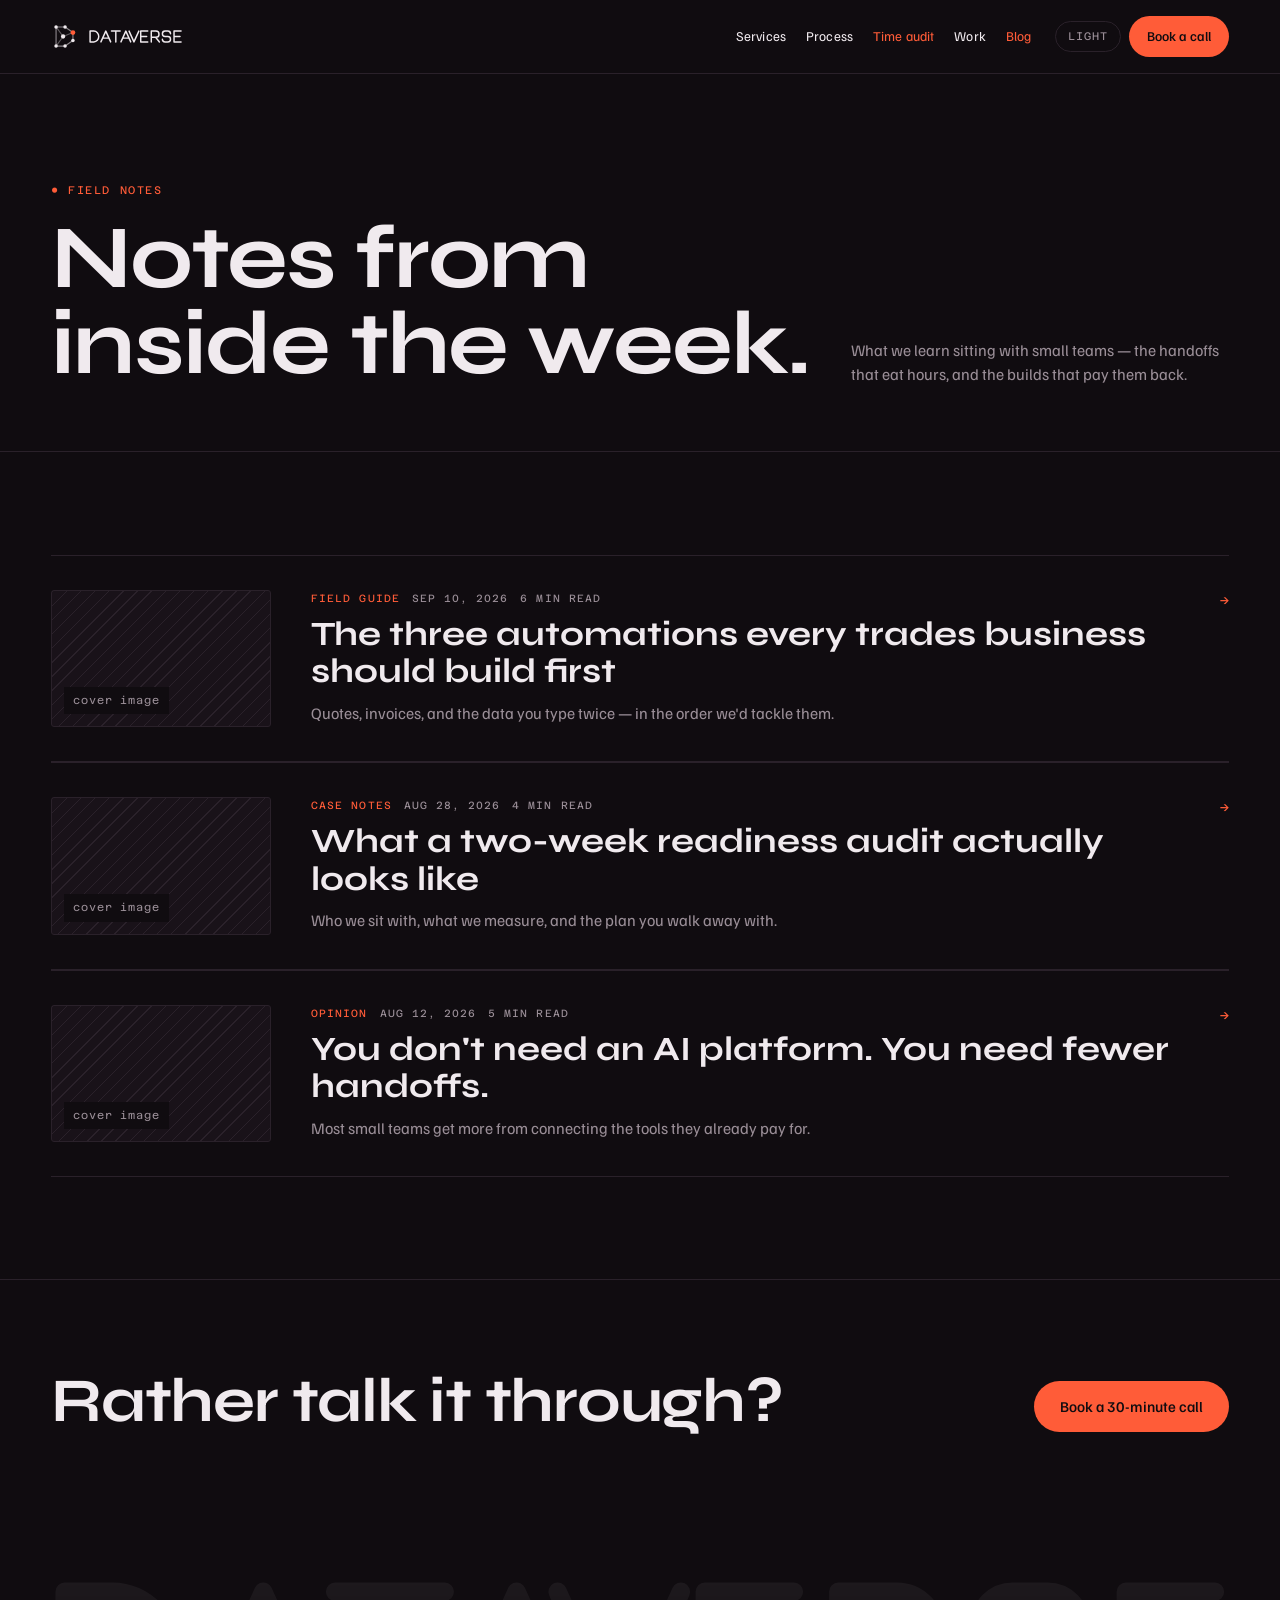
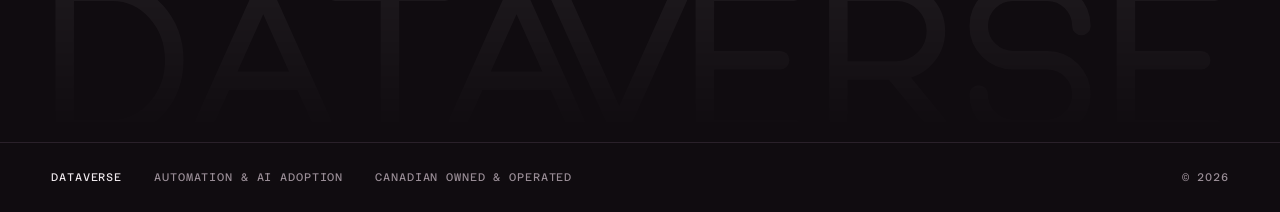
==== commit ce57d544: "Brand: constellation logomark, wordmark, footer wordmark and favicon Co-Authored-By: Claude Opus 5 (" ====
--- a/blog/index.html
+++ b/blog/index.html
@@ -9,6 +9,7 @@
   <link rel="preconnect" href="https://fonts.googleapis.com">
   <link rel="preconnect" href="https://fonts.gstatic.com" crossorigin>
   <link href="https://fonts.googleapis.com/css2?family=Syne:wght@400;600;700;800&family=Familjen+Grotesk:wght@400;500;600;700&family=Azeret+Mono:wght@400;500&display=swap" rel="stylesheet">
+  <link rel="icon" href="../assets/icon.svg" type="image/svg+xml">
   <link rel="stylesheet" href="../css/styles.css">
 </head>
 <body>
@@ -16,7 +17,34 @@
 
   <!-- ===== Header (Webflow: make this a Component) ===== -->
   <header class="site-header">
-    <a href="../index.html" class="logo">Dataverse<span class="logo__dot"></span></a>
+    <a href="../index.html" class="logo" aria-label="Dataverse, home">
+      <svg class="logo__mark" viewBox="0 0 24 24" fill="none" aria-hidden="true">
+        <g stroke="currentColor" stroke-width="1" stroke-linecap="round" stroke-linejoin="round">
+          <path d="M4.5 3.5H12.5L19.5 8.5V15.5L12.5 20.5H4.5Z" stroke-opacity="0.55"/>
+          <path d="M10.75 12L19.5 8.5M10.75 12L4.5 20.5M10.75 12L4.5 3.5" stroke-opacity="0.35"/>
+        </g>
+        <circle cx="4.5" cy="3.5" r="1.55" fill="currentColor"/>
+        <circle cx="12.5" cy="3.5" r="1.55" fill="currentColor"/>
+        <circle cx="19.5" cy="8.5" r="2.1" fill="var(--accent)"/>
+        <circle cx="19.5" cy="15.5" r="1.55" fill="currentColor"/>
+        <circle cx="12.5" cy="20.5" r="1.55" fill="currentColor"/>
+        <circle cx="4.5" cy="20.5" r="1.55" fill="currentColor"/>
+        <circle cx="10.75" cy="12" r="1.9" fill="currentColor"/>
+      </svg>
+      <svg class="logo__word" viewBox="-2 -2 172 24" fill="none" role="img" aria-label="Dataverse">
+      <g stroke="currentColor" stroke-width="2.7" stroke-linecap="round" stroke-linejoin="round">
+        <path d="M0 0H7A9 10 0 0 1 7 20H0Z" transform="translate(0 0)"/>
+        <path d="M0 20L9 0L18 20M3.4 13H14.6" transform="translate(20 0)"/>
+        <path d="M0 0H16M8 0V20" transform="translate(39.5 0)"/>
+        <path d="M0 20L9 0L18 20M3.4 13H14.6" transform="translate(57 0)"/>
+        <path d="M0 0L9 20L18 0" transform="translate(72 0)"/>
+        <path d="M13 0H0V20H13M0 10H11" transform="translate(93.5 0)"/>
+        <path d="M0 20V0H8.5A5.75 5.75 0 0 1 8.5 11.5H0M8 11.5L15 20" transform="translate(113 0)"/>
+        <path d="M15 5A5 5 0 0 0 10 0H5A5 5 0 0 0 5 10H10A5 5 0 0 1 10 20H5A5 5 0 0 1 0 15" transform="translate(133.5 0)"/>
+        <path d="M13 0H0V20H13M0 10H11" transform="translate(155 0)"/>
+      </g>
+    </svg>
+    </a>
     <nav class="nav">
       <a href="../index.html#services">Services</a>
       <a href="../index.html#process">Process</a>
@@ -92,6 +120,21 @@
   </section>
 
   <!-- ===== Footer (Webflow: make this a Component) ===== -->
+  <div class="footer-wordmark" aria-hidden="true">
+    <svg class="footer-wordmark__svg" viewBox="-2 -2 172 24" fill="none" role="img" aria-label="Dataverse">
+    <g stroke="currentColor" stroke-width="2.7" stroke-linecap="round" stroke-linejoin="round">
+      <path d="M0 0H7A9 10 0 0 1 7 20H0Z" transform="translate(0 0)"/>
+      <path d="M0 20L9 0L18 20M3.4 13H14.6" transform="translate(20 0)"/>
+      <path d="M0 0H16M8 0V20" transform="translate(39.5 0)"/>
+      <path d="M0 20L9 0L18 20M3.4 13H14.6" transform="translate(57 0)"/>
+      <path d="M0 0L9 20L18 0" transform="translate(72 0)"/>
+      <path d="M13 0H0V20H13M0 10H11" transform="translate(93.5 0)"/>
+      <path d="M0 20V0H8.5A5.75 5.75 0 0 1 8.5 11.5H0M8 11.5L15 20" transform="translate(113 0)"/>
+      <path d="M15 5A5 5 0 0 0 10 0H5A5 5 0 0 0 5 10H10A5 5 0 0 1 10 20H5A5 5 0 0 1 0 15" transform="translate(133.5 0)"/>
+      <path d="M13 0H0V20H13M0 10H11" transform="translate(155 0)"/>
+    </g>
+  </svg>
+  </div>
   <footer class="site-footer">
     <span class="site-footer__brand">Dataverse</span>
     <span>Automation &amp; AI adoption</span>
--- a/css/styles.css
+++ b/css/styles.css
@@ -86,8 +86,9 @@
   position: relative;
 }
 .placeholder > img {
-  position: absolute; inset: 0; width: 100%; height: 100%; object-fit: cover;
-}
+  position: absolute; inset: 0; width: 100%; height: 100%; object-fit: cover; object-position: center;
+}
+.placeholder > .img--top { object-position: left top; }
 .placeholder__label {
   font-family: var(--f-mono);
   font-size: 11px;
@@ -139,19 +140,27 @@
   transition: background 400ms ease, opacity 600ms ease;
 }
 .logo {
-  font-family: var(--f-display);
-  font-weight: 800;
-  font-size: 21px;
-  text-transform: uppercase;
-  letter-spacing: 0.01em;
-  display: flex;
-  align-items: baseline;
-  gap: 7px;
-}
-.logo__dot {
-  width: 6px; height: 6px; border-radius: 50%;
-  background: var(--accent); display: inline-block;
-}
+  display: flex;
+  align-items: center;
+  gap: 11px;
+  color: var(--ink);
+  flex: 0 0 auto;
+}
+.logo:hover { color: var(--ink); }
+.logo__mark { width: 27px; height: 27px; flex: 0 0 auto; display: block; }
+.logo__word { height: 13px; width: auto; display: block; }
+
+/* The wordmark again, large and quiet, fading into the footer */
+.footer-wordmark {
+  padding: clamp(28px, 5vw, 56px) var(--gutter) 0;
+  color: var(--ink);
+  opacity: 0.07;
+  pointer-events: none;
+  -webkit-mask-image: linear-gradient(180deg, #000 10%, transparent 96%);
+  mask-image: linear-gradient(180deg, #000 10%, transparent 96%);
+}
+.footer-wordmark__svg { width: 100%; height: auto; display: block; }
+
 .nav {
   display: flex;
   flex-wrap: wrap;
@@ -183,7 +192,9 @@
 /* Mobile header: logo + buttons on one row, nav links on a scrollable row below */
 @media (max-width: 760px) {
   .site-header { gap: 12px 10px; padding-top: 12px; padding-bottom: 0; }
-  .logo { order: 1; margin-right: auto; font-size: 17px; }
+  .logo { order: 1; margin-right: auto; gap: 8px; }
+  .logo__mark { width: 22px; height: 22px; }
+  .logo__word { height: 11px; }
   .header-tools { order: 2; gap: 6px; flex-wrap: nowrap; }
   .mode-toggle { padding: 7px 10px; font-size: 10px; }
   .header-tools .btn--sm { font-size: 12.5px; padding: 8px 13px; }
@@ -201,7 +212,9 @@
   .nav::-webkit-scrollbar { display: none; }
 }
 @media (max-width: 380px) {
-  .logo { font-size: 15px; gap: 5px; }
+  .logo { gap: 7px; }
+  .logo__mark { width: 20px; height: 20px; }
+  .logo__word { height: 10px; }
   .header-tools { gap: 5px; }
   .mode-toggle { padding: 7px 8px; letter-spacing: 0.04em; }
   .header-tools .btn--sm { font-size: 12px; padding: 8px 11px; }
@@ -291,7 +304,7 @@
 body.is-journey .site-header { opacity: 0; pointer-events: none; }
 
 /* Scroll runway: the fixed 3D stage plays while this scrolls past */
-.hero-journey { display: none; height: 300vh; }
+.hero-journey { display: none; height: 300vh; overflow-anchor: none; }
 .hero-journey.is-ready { display: block; }
 @media (max-width: 760px) {
   .hero-journey { height: 240vh; }
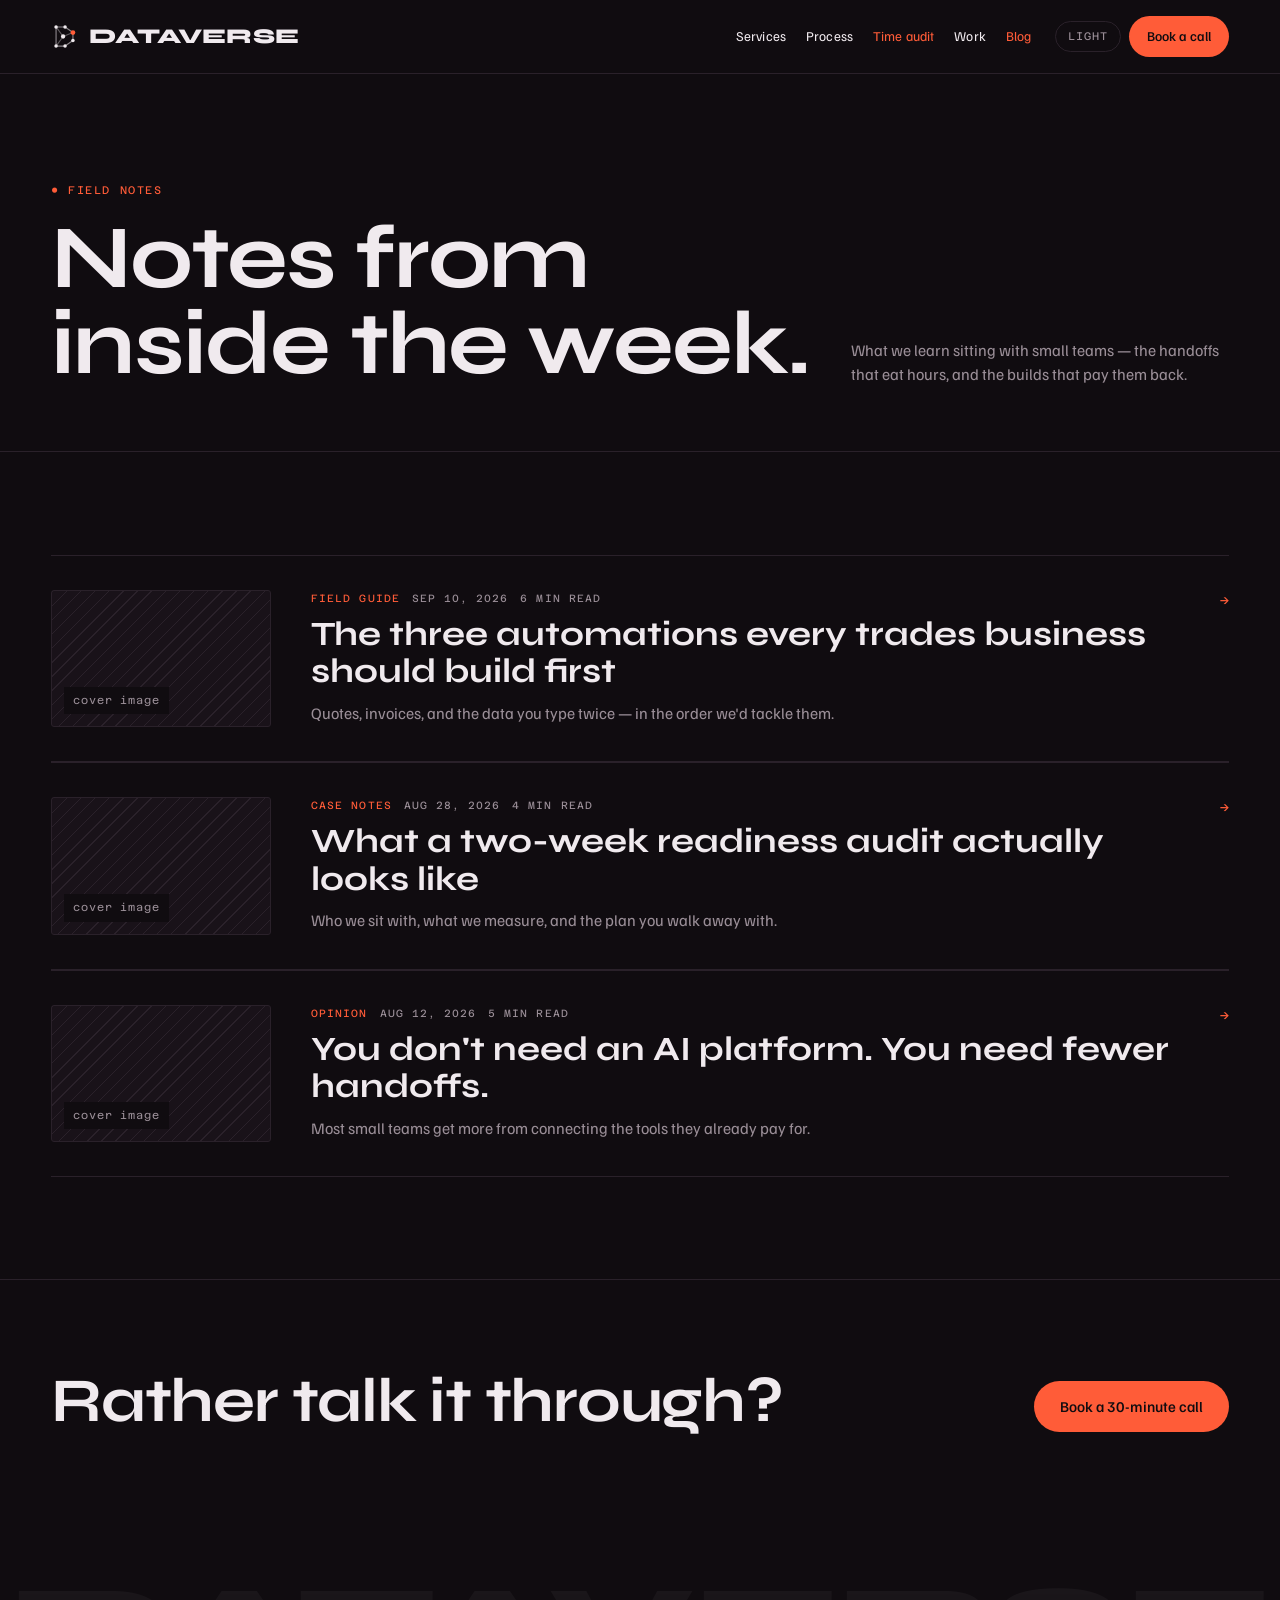
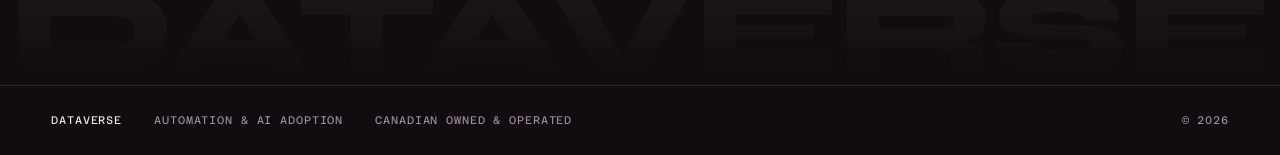
==== commit 5b0840b8: "Keep the Dataverse wordmark in Syne; use only the logomark from the brand kit Co-Authored-By: Claude" ====
--- a/blog/index.html
+++ b/blog/index.html
@@ -31,19 +31,7 @@
         <circle cx="4.5" cy="20.5" r="1.55" fill="currentColor"/>
         <circle cx="10.75" cy="12" r="1.9" fill="currentColor"/>
       </svg>
-      <svg class="logo__word" viewBox="-2 -2 172 24" fill="none" role="img" aria-label="Dataverse">
-      <g stroke="currentColor" stroke-width="2.7" stroke-linecap="round" stroke-linejoin="round">
-        <path d="M0 0H7A9 10 0 0 1 7 20H0Z" transform="translate(0 0)"/>
-        <path d="M0 20L9 0L18 20M3.4 13H14.6" transform="translate(20 0)"/>
-        <path d="M0 0H16M8 0V20" transform="translate(39.5 0)"/>
-        <path d="M0 20L9 0L18 20M3.4 13H14.6" transform="translate(57 0)"/>
-        <path d="M0 0L9 20L18 0" transform="translate(72 0)"/>
-        <path d="M13 0H0V20H13M0 10H11" transform="translate(93.5 0)"/>
-        <path d="M0 20V0H8.5A5.75 5.75 0 0 1 8.5 11.5H0M8 11.5L15 20" transform="translate(113 0)"/>
-        <path d="M15 5A5 5 0 0 0 10 0H5A5 5 0 0 0 5 10H10A5 5 0 0 1 10 20H5A5 5 0 0 1 0 15" transform="translate(133.5 0)"/>
-        <path d="M13 0H0V20H13M0 10H11" transform="translate(155 0)"/>
-      </g>
-    </svg>
+      <span class="logo__text">Dataverse</span>
     </a>
     <nav class="nav">
       <a href="../index.html#services">Services</a>
@@ -120,21 +108,7 @@
   </section>
 
   <!-- ===== Footer (Webflow: make this a Component) ===== -->
-  <div class="footer-wordmark" aria-hidden="true">
-    <svg class="footer-wordmark__svg" viewBox="-2 -2 172 24" fill="none" role="img" aria-label="Dataverse">
-    <g stroke="currentColor" stroke-width="2.7" stroke-linecap="round" stroke-linejoin="round">
-      <path d="M0 0H7A9 10 0 0 1 7 20H0Z" transform="translate(0 0)"/>
-      <path d="M0 20L9 0L18 20M3.4 13H14.6" transform="translate(20 0)"/>
-      <path d="M0 0H16M8 0V20" transform="translate(39.5 0)"/>
-      <path d="M0 20L9 0L18 20M3.4 13H14.6" transform="translate(57 0)"/>
-      <path d="M0 0L9 20L18 0" transform="translate(72 0)"/>
-      <path d="M13 0H0V20H13M0 10H11" transform="translate(93.5 0)"/>
-      <path d="M0 20V0H8.5A5.75 5.75 0 0 1 8.5 11.5H0M8 11.5L15 20" transform="translate(113 0)"/>
-      <path d="M15 5A5 5 0 0 0 10 0H5A5 5 0 0 0 5 10H10A5 5 0 0 1 10 20H5A5 5 0 0 1 0 15" transform="translate(133.5 0)"/>
-      <path d="M13 0H0V20H13M0 10H11" transform="translate(155 0)"/>
-    </g>
-  </svg>
-  </div>
+  <div class="footer-wordmark" aria-hidden="true">Dataverse</div>
   <footer class="site-footer">
     <span class="site-footer__brand">Dataverse</span>
     <span>Automation &amp; AI adoption</span>
--- a/css/styles.css
+++ b/css/styles.css
@@ -148,18 +148,33 @@
 }
 .logo:hover { color: var(--ink); }
 .logo__mark { width: 27px; height: 27px; flex: 0 0 auto; display: block; }
-.logo__word { height: 13px; width: auto; display: block; }
+.logo__text {
+  font-family: var(--f-display);
+  font-weight: 800;
+  font-size: 21px;
+  text-transform: uppercase;
+  letter-spacing: 0.01em;
+  line-height: 1;
+}
 
 /* The wordmark again, large and quiet, fading into the footer */
 .footer-wordmark {
-  padding: clamp(28px, 5vw, 56px) var(--gutter) 0;
+  padding: clamp(28px, 5vw, 56px) 0 0;
+  font-family: var(--f-display);
+  font-weight: 800;
+  font-size: 9.9vw;  /* DATAVERSE in Syne 800 measures ~9.95x the font size */
+  line-height: 0.85;
+  text-transform: uppercase;
+  text-align: center;
+  letter-spacing: -0.005em;
+  white-space: nowrap;
+  overflow: hidden;
   color: var(--ink);
   opacity: 0.07;
   pointer-events: none;
   -webkit-mask-image: linear-gradient(180deg, #000 10%, transparent 96%);
   mask-image: linear-gradient(180deg, #000 10%, transparent 96%);
 }
-.footer-wordmark__svg { width: 100%; height: auto; display: block; }
 
 .nav {
   display: flex;
@@ -194,7 +209,7 @@
   .site-header { gap: 12px 10px; padding-top: 12px; padding-bottom: 0; }
   .logo { order: 1; margin-right: auto; gap: 8px; }
   .logo__mark { width: 22px; height: 22px; }
-  .logo__word { height: 11px; }
+  .logo__text { font-size: 17px; }
   .header-tools { order: 2; gap: 6px; flex-wrap: nowrap; }
   .mode-toggle { padding: 7px 10px; font-size: 10px; }
   .header-tools .btn--sm { font-size: 12.5px; padding: 8px 13px; }
@@ -214,7 +229,7 @@
 @media (max-width: 380px) {
   .logo { gap: 7px; }
   .logo__mark { width: 20px; height: 20px; }
-  .logo__word { height: 10px; }
+  .logo__text { font-size: 15px; }
   .header-tools { gap: 5px; }
   .mode-toggle { padding: 7px 8px; letter-spacing: 0.04em; }
   .header-tools .btn--sm { font-size: 12px; padding: 8px 11px; }
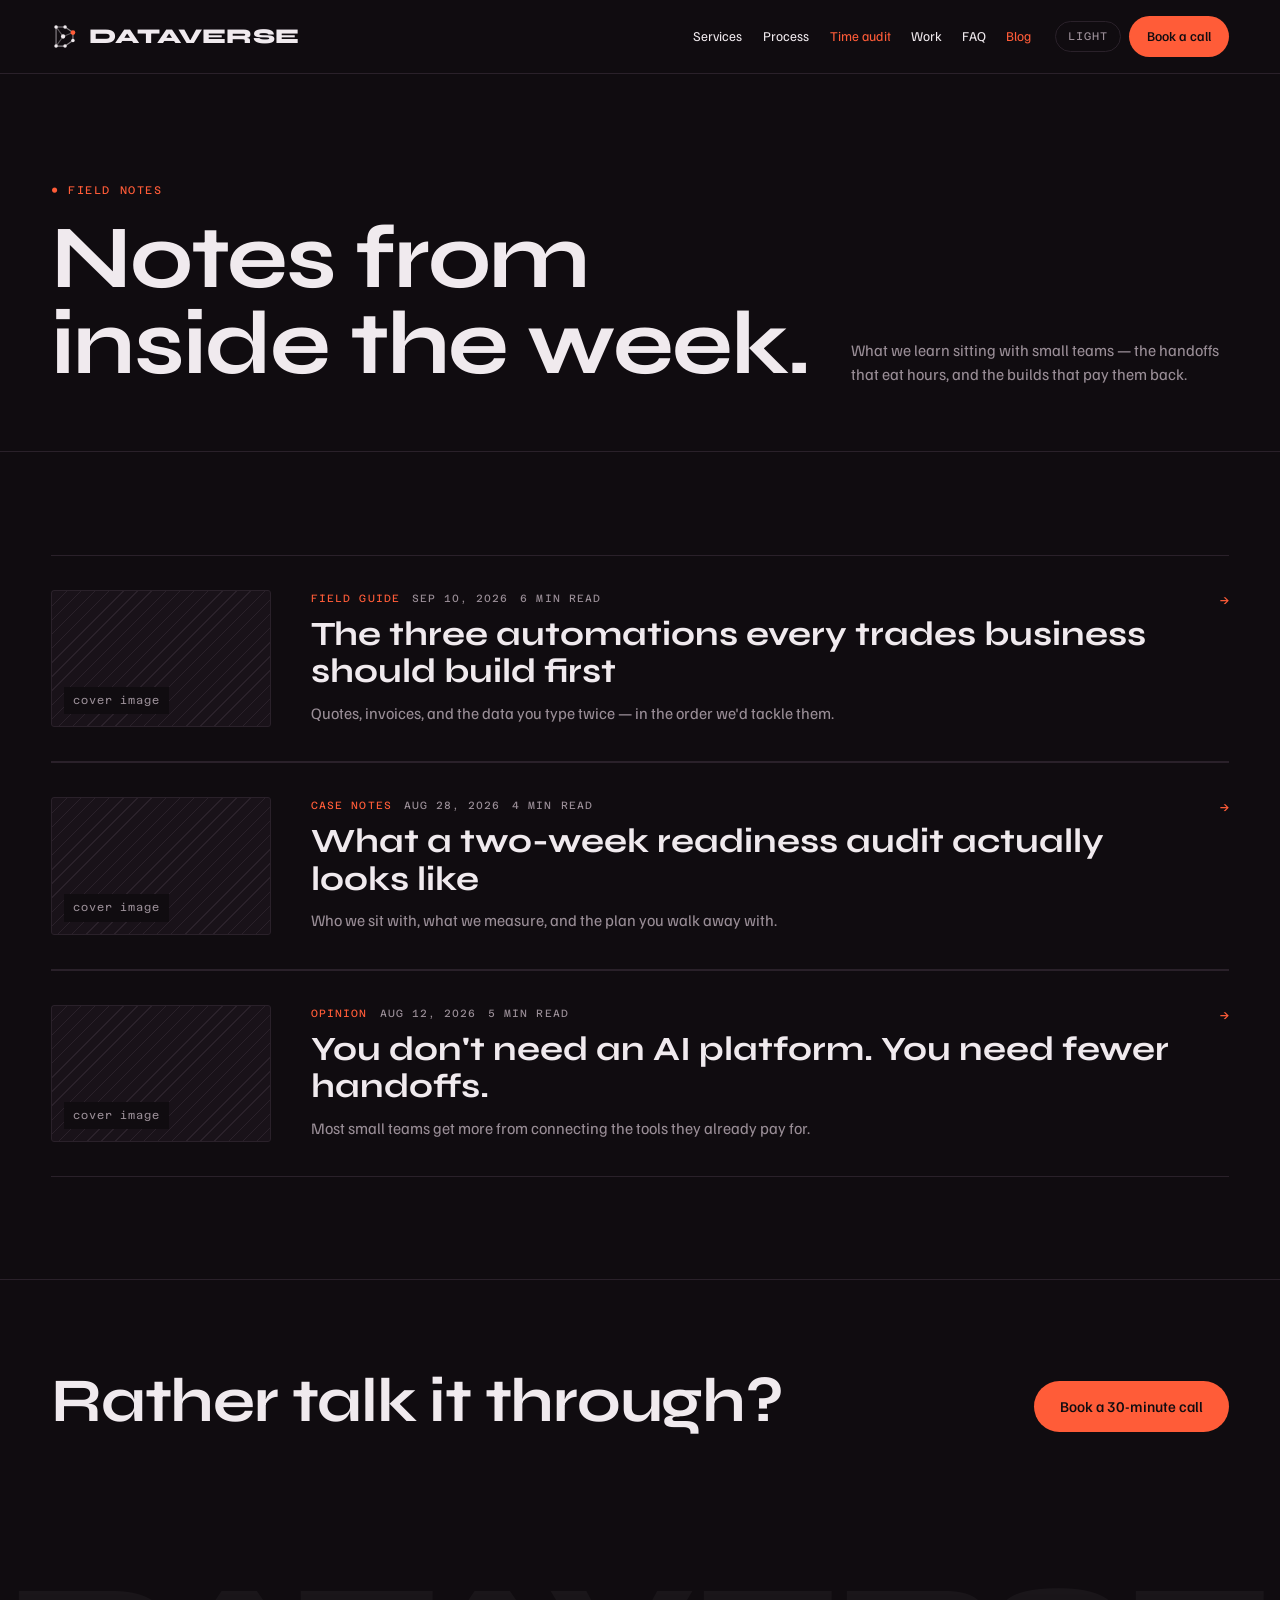
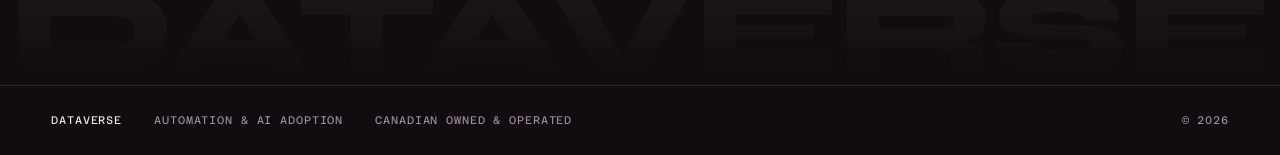
==== commit 065fbeee: "Add an FAQ section Co-Authored-By: Claude Opus 5 (1M context) <noreply@anthropic.com>" ====
--- a/blog/index.html
+++ b/blog/index.html
@@ -38,11 +38,12 @@
       <a href="../index.html#process">Process</a>
       <a href="../index.html#audit" class="nav__link--accent">Time audit</a>
       <a href="../index.html#work">Work</a>
+      <a href="../index.html#faq">FAQ</a>
       <a href="index.html" class="text-accent" aria-current="page">Blog</a>
     </nav>
     <div class="header-tools">
       <button type="button" class="mode-toggle" data-toggle-mode>Light</button>
-      <a href="../index.html#contact" class="btn btn--primary btn--sm">Book a call</a>
+      <a href="../index.html#book" class="btn btn--primary btn--sm">Book a call</a>
     </div>
   </header>
 
@@ -104,7 +105,7 @@
   <!-- ===== CTA ===== -->
   <section class="cta-band">
     <h2 class="cta-band__title">Rather talk it through?</h2>
-    <a href="../index.html#contact" class="btn btn--primary btn--lg">Book a 30-minute call</a>
+    <a href="../index.html#book" class="btn btn--primary btn--lg">Book a 30-minute call</a>
   </section>
 
   <!-- ===== Footer (Webflow: make this a Component) ===== -->
--- a/css/styles.css
+++ b/css/styles.css
@@ -22,6 +22,8 @@
 
 :root {
   --gutter: clamp(18px, 4vw, 56px);
+  /* Page content stops here; the hero stays full-bleed */
+  --content-max: 1180px;
   --section-pad: clamp(56px, 8vw, 104px);
   --f-display: var(--display), sans-serif;
   --f-body: var(--body), sans-serif;
@@ -275,17 +277,9 @@
 }
 .hero3d__grain {
   position: absolute; inset: -50%; z-index: 1; pointer-events: none;
-  opacity: 0.09; mix-blend-mode: overlay;
+  opacity: 0.07; mix-blend-mode: overlay;
   background-image: url("data:image/svg+xml,%3Csvg xmlns='http://www.w3.org/2000/svg' width='220' height='220'%3E%3Cfilter id='n'%3E%3CfeTurbulence type='fractalNoise' baseFrequency='0.9' numOctaves='3' stitchTiles='stitch'/%3E%3C/filter%3E%3Crect width='100%25' height='100%25' filter='url(%23n)'/%3E%3C/svg%3E");
-  animation: grain 900ms steps(6) infinite;
-}
-@keyframes grain {
-  0% { transform: translate(0, 0); }
-  20% { transform: translate(-3%, 2%); }
-  40% { transform: translate(2%, -3%); }
-  60% { transform: translate(-2%, -1%); }
-  80% { transform: translate(3%, 3%); }
-  100% { transform: translate(0, 0); }
+}
 }
 
 /* Tagline words revealed during the fly-through */
@@ -366,7 +360,6 @@
 .btn-sq--primary:hover, .hero3d .btn-sq--primary:hover { background: #FF7A5C; color: var(--accent-ink); }
 .btn-sq--ghost {
   background: rgba(240, 234, 238, 0.06); border: 1px solid rgba(240, 234, 238, 0.12);
-  -webkit-backdrop-filter: blur(8px); backdrop-filter: blur(8px);
 }
 .btn-sq--ghost:hover, .hero3d .btn-sq--ghost:hover { border-color: var(--accent); color: var(--accent); }
 .hero3d__stats {
@@ -414,7 +407,7 @@
   .marquee { width: 100%; }
 }
 @media (prefers-reduced-motion: reduce) {
-  .hero3d__grain, .marquee__track { animation: none; }
+  .marquee__track { animation: none; }
   .tagline { display: none; }
 }
 
@@ -593,9 +586,34 @@
   font-family: var(--f-mono); font-size: 11.5px; letter-spacing: 0.06em;
   color: var(--muted); margin: 0; max-width: 34ch;
 }
-.work { display: flex; flex-wrap: wrap; gap: clamp(22px, 3vw, 40px); }
-.work__feature { flex: 1 1 420px; min-width: 0; }
-.work__side { flex: 1 1 300px; min-width: 0; display: flex; flex-direction: column; gap: 30px; }
+/* Horizontal rail: the next card peeks in, so it reads as scrollable */
+.work {
+  --rail-pad: max(var(--gutter), calc((100vw - var(--content-max)) / 2));
+  display: flex;
+  gap: clamp(20px, 2.4vw, 32px);
+  margin-inline: calc(-1 * var(--rail-pad));
+  padding: 4px var(--rail-pad) 8px;
+  overflow-x: auto;
+  overscroll-behavior-x: contain;
+  scroll-snap-type: x mandatory;
+  scroll-padding-left: var(--rail-pad);
+  scrollbar-width: none;
+  -webkit-overflow-scrolling: touch;
+}
+.work::-webkit-scrollbar { display: none; }
+.work__feature {
+  flex: 0 0 min(660px, 62%);
+  min-width: 0;
+  scroll-snap-align: start;
+}
+.work__side { flex: 0 0 min(660px, 62%); min-width: 0; scroll-snap-align: start; }
+.work-head__hint {
+  flex: 0 0 auto;
+  font-family: var(--f-mono); font-size: 10.5px; letter-spacing: 0.12em;
+  text-transform: uppercase; color: var(--muted);
+  display: flex; align-items: center; gap: 8px;
+}
+.work-head__hint span { display: block; width: 26px; height: 1px; background: var(--line); }
 .work__image { aspect-ratio: 16 / 10; padding: 18px; }
 .case-meta {
   display: flex; gap: 12px; align-items: baseline;
@@ -616,67 +634,542 @@
   border-top: 1px solid var(--line); padding-top: 12px;
 }
 
-/* ---------- Pricing ---------- */
-.section-head--pricing { gap: 28px; margin-bottom: clamp(30px, 4vw, 54px); }
-.section-head--pricing .section-head__title { flex: 1 1 320px; }
-.section-head--pricing .section-head__text { max-width: 40ch; }
-.plans {
+/* ---------- Selected work demos (js/demos.js) ---------- */
+/* Each card is a small product surface: header, working area, stats footer. */
+.work__feature { display: flex; flex-direction: column; }
+.demo {
+  position: relative;
+  border: 1px solid var(--line);
+  border-radius: 8px;
+  background: var(--surface);
+  overflow: hidden;
+  display: flex;
+  flex-direction: column;
+  min-height: clamp(400px, 34vw, 470px);
+  font-size: 13px;
+}
+.demo__head {
+  display: flex; align-items: center; justify-content: space-between; gap: 12px;
+  padding: 13px 18px;
+  border-bottom: 1px solid var(--line);
+  font-family: var(--f-mono); font-size: 10.5px; letter-spacing: 0.12em; text-transform: uppercase;
+  color: var(--muted);
+}
+.demo__status { display: flex; align-items: center; gap: 8px; color: var(--ink); }
+.demo__led {
+  width: 6px; height: 6px; border-radius: 50%; background: var(--accent); display: block;
+  animation: demo-led 1.6s ease-in-out infinite;
+}
+.demo.is-done .demo__led { animation: none; }
+@keyframes demo-led { 0%, 100% { opacity: 0.35; } 50% { opacity: 1; } }
+
+.demo__body {
+  flex: 1 1 auto;
+  min-height: 0;
+  padding: 16px 18px;
+  display: flex;
+  flex-direction: column;
+  gap: 12px;
+  overflow: hidden;
+}
+.demo.is-working .demo__body::after {
+  content: "";
+  position: absolute; left: 0; right: 0; top: 0; height: 100%;
+  background: linear-gradient(180deg, transparent, rgba(255, 92, 56, 0.09), transparent);
+  animation: demo-scan 1.7s linear infinite;
+  pointer-events: none;
+}
+@keyframes demo-scan { from { transform: translateY(-100%); } to { transform: translateY(100%); } }
+
+.demo__meta { display: flex; align-items: baseline; justify-content: space-between; gap: 12px; }
+.demo__meta-main { font-size: 14.5px; color: var(--ink); }
+.demo__meta-sub { font-family: var(--f-mono); font-size: 10.5px; letter-spacing: 0.08em; color: var(--muted); }
+
+.demo__chat { list-style: none; margin: 0; padding: 0; display: flex; flex-direction: column; gap: 6px; }
+.demo__msg {
+  display: flex; align-items: baseline; gap: 10px;
+  border-left: 2px solid var(--accent);
+  padding: 5px 0 5px 10px;
+  opacity: 0;
+  transform: translateY(6px);
+  transition: opacity 400ms ease, transform 500ms cubic-bezier(.2, .7, .2, 1);
+}
+.demo__msg.is-in { opacity: 1; transform: none; }
+.demo__msg-head { display: flex; gap: 8px; flex: 0 0 auto; }
+.demo__who, .demo__time {
+  font-family: var(--f-mono); font-size: 9.5px; letter-spacing: 0.08em;
+  text-transform: uppercase; color: var(--muted);
+}
+.demo__text { color: var(--ink); font-size: 12.5px; line-height: 1.35; }
+
+/* The document the agent is filling in */
+.demo__doc {
+  flex: 1 1 auto;
+  min-height: 0;
+  border: 1px solid var(--line);
+  border-radius: 5px;
+  background: var(--bg);
+  padding: 12px 14px;
+  display: flex;
+  flex-direction: column;
+  gap: 8px;
+  overflow: hidden;
+}
+.demo__doc-head {
+  font-family: var(--f-mono); font-size: 9.5px; letter-spacing: 0.12em;
+  text-transform: uppercase; color: var(--muted);
+  padding-bottom: 8px; border-bottom: 1px solid var(--line);
+}
+.demo__log { list-style: none; margin: 0; padding: 0; display: flex; flex-direction: column; }
+.demo__log-row {
+  display: flex; gap: 12px; align-items: baseline;
+  padding: 7px 0;
+  opacity: 0;
+  transform: translateX(-6px);
+  transition: opacity 400ms ease, transform 500ms cubic-bezier(.2, .7, .2, 1);
+}
+.demo__log-row + .demo__log-row { border-top: 1px solid var(--line); }
+.demo__log-row.is-in { opacity: 1; transform: none; }
+.demo__log-time { font-family: var(--f-mono); font-size: 10.5px; color: var(--accent); flex: 0 0 auto; }
+.demo__log-text { color: var(--ink); font-size: 12.5px; line-height: 1.35; }
+
+.demo__grid { display: grid; grid-template-columns: repeat(5, 1fr); gap: 1px; background: var(--line); border: 1px solid var(--line); }
+.demo__cell {
+  background: var(--bg);
+  padding: 9px 4px;
+  text-align: center;
+  font-family: var(--f-mono);
+  font-size: 10px;
+  color: var(--ink);
+  opacity: 0;
+  transition: opacity 320ms ease;
+}
+.demo__cell--head { color: var(--muted); letter-spacing: 0.08em; text-transform: uppercase; opacity: 1; }
+.demo__cell.is-in { opacity: 1; }
+
+/* Receptionist card */
+.demo__call {
+  display: flex; align-items: center; gap: 12px;
+  border: 1px solid var(--line);
+  border-radius: 6px;
+  padding: 11px 14px;
+}
+.demo__call-icon {
+  width: 30px; height: 30px; flex: 0 0 auto;
+  border: 1px solid var(--line); border-radius: 50%;
+  display: grid; place-items: center; color: var(--ink); font-size: 13px;
+}
+.demo__call-main { display: flex; flex-direction: column; gap: 2px; flex: 1 1 auto; min-width: 0; }
+.demo__call-title { font-size: 14px; color: var(--ink); }
+.demo__call-num { font-family: var(--f-mono); font-size: 11px; color: var(--muted); }
+.demo__call-timer { font-family: var(--f-mono); font-size: 12px; color: var(--muted); }
+
+.demo__lines { list-style: none; margin: 0; padding: 0; display: flex; flex-direction: column; gap: 9px; flex: 1 1 auto; min-height: 0; }
+.demo__line {
+  display: flex; gap: 12px; align-items: baseline;
+  opacity: 0; transform: translateY(6px);
+  transition: opacity 400ms ease, transform 500ms cubic-bezier(.2, .7, .2, 1);
+}
+.demo__line.is-in { opacity: 1; transform: none; }
+.demo__line-who {
+  flex: 0 0 52px;
+  font-family: var(--f-mono); font-size: 9.5px; letter-spacing: 0.1em;
+  text-transform: uppercase; color: var(--muted);
+}
+.demo__line-who.is-agent { color: var(--accent); }
+.demo__line-text { color: var(--ink); font-size: 12.5px; line-height: 1.4; }
+
+.demo__chips { display: flex; flex-wrap: wrap; gap: 8px; }
+.demo__chip {
+  display: inline-flex; align-items: baseline; gap: 7px;
+  border: 1px solid var(--line); border-radius: 99px;
+  padding: 5px 11px;
+  font-family: var(--f-mono); font-size: 9.5px; letter-spacing: 0.08em; text-transform: uppercase;
+  opacity: 0; transform: translateY(4px);
+  transition: opacity 320ms ease, transform 400ms ease;
+}
+.demo__chip.is-in { opacity: 1; transform: none; }
+.demo__chip-key { color: var(--muted); }
+.demo__chip-val { color: var(--ink); }
+.demo__chip.is-accent { border-color: var(--accent); }
+.demo__chip.is-accent .demo__chip-val { color: var(--accent); }
+
+.demo__done {
+  display: flex; align-items: center; justify-content: space-between; gap: 12px;
+  margin: 0 18px 16px;
+  border: 1px solid var(--line); border-radius: 6px;
+  padding: 11px 14px;
+  font-family: var(--f-mono); font-size: 10px; letter-spacing: 0.08em; text-transform: uppercase;
+  color: var(--muted);
+  opacity: 0.35;
+  transition: opacity 350ms ease, border-color 350ms ease, background 350ms ease;
+}
+.demo__done.is-on {
+  opacity: 1;
+  border-color: var(--accent);
+  background: linear-gradient(90deg, rgba(255, 92, 56, 0.12), transparent 70%);
+}
+.demo__done-main { display: flex; align-items: center; gap: 9px; color: var(--ink); text-transform: none; font-family: var(--f-body); font-size: 13px; letter-spacing: 0; }
+.demo__tick { color: var(--accent); }
+
+/* Stats footer */
+.demo__stats {
+  display: flex;
+  border-top: 1px solid var(--line);
+}
+.demo__stat {
+  flex: 1 1 0;
+  min-width: 0;
+  padding: 12px 18px;
+  display: flex;
+  flex-direction: column;
+  gap: 6px;
+}
+.demo__stat + .demo__stat { border-left: 1px solid var(--line); }
+.demo__stat-label {
+  font-family: var(--f-mono); font-size: 9.5px; letter-spacing: 0.1em;
+  text-transform: uppercase; color: var(--muted);
+}
+.demo__stat-value { font-family: var(--f-display); font-size: 26px; line-height: 1; color: var(--accent); }
+.demo__pill {
+  align-self: flex-start;
+  border: 1px solid var(--line);
+  border-radius: 99px;
+  padding: 4px 10px;
+  font-family: var(--f-mono); font-size: 9.5px; letter-spacing: 0.08em;
+  text-transform: uppercase; color: var(--muted);
+  opacity: 0.4;
+  transition: opacity 300ms ease, border-color 300ms ease, color 300ms ease, background 300ms ease;
+}
+.demo__pill.is-on {
+  opacity: 1; color: var(--accent-ink); background: var(--accent); border-color: var(--accent);
+}
+
+@media (max-width: 760px) {
+  .work__feature, .work__side { flex-basis: 84%; }
+  .demo { min-height: 380px; font-size: 12.5px; }
+  .demo__done { margin: 0 14px 13px; }
+  .demo__body { padding: 13px 14px; }
+  .demo__stat { padding: 11px 14px; }
+  .demo__stat-value { font-size: 22px; }
+}
+
+/* ---------- FAQ ---------- */
+.faq__list { border-top: 1px solid var(--line); }
+.faq__item { border-bottom: 1px solid var(--line); }
+.faq__q {
+  display: flex;
+  align-items: flex-start;
+  justify-content: space-between;
+  gap: 24px;
+  padding: clamp(18px, 2.4vw, 26px) 0;
+  cursor: pointer;
+  list-style: none;
+  font-family: var(--f-display);
+  font-weight: 600;
+  font-size: clamp(18px, 1.9vw, 23px);
+  line-height: 1.3;
+  color: var(--ink);
+  transition: color 250ms ease;
+}
+.faq__q::-webkit-details-marker { display: none; }
+.faq__q:hover { color: var(--accent); }
+/* Plus that becomes a minus when the answer is open */
+.faq__mark {
+  position: relative;
+  flex: 0 0 auto;
+  width: 34px;
+  height: 34px;
+  margin-top: 2px;
+  border: 1px solid var(--line);
+  border-radius: 50%;
+  transition: border-color 300ms ease;
+}
+.faq__mark::before,
+.faq__mark::after {
+  content: "";
+  position: absolute;
+  left: 50%;
+  top: 50%;
+  background: var(--ink);
+  transition: transform 300ms cubic-bezier(.2, .7, .2, 1), background 300ms ease;
+}
+.faq__mark::before { width: 12px; height: 1px; transform: translate(-50%, -50%); }
+.faq__mark::after { width: 1px; height: 12px; transform: translate(-50%, -50%); }
+.faq__item[open] .faq__mark { border-color: var(--accent); }
+.faq__item[open] .faq__mark::before,
+.faq__item[open] .faq__mark::after { background: var(--accent); }
+.faq__item[open] .faq__mark::after { transform: translate(-50%, -50%) rotate(90deg) scaleX(0); }
+.faq__a {
+  padding: 0 0 clamp(20px, 2.4vw, 28px);
+  max-width: 62ch;
+  animation: faq-in 420ms cubic-bezier(.2, .7, .2, 1);
+}
+.faq__a p { margin: 0; color: var(--muted); }
+@keyframes faq-in {
+  from { opacity: 0; transform: translateY(-6px); }
+  to { opacity: 1; transform: none; }
+}
+@media (prefers-reduced-motion: reduce) { .faq__a { animation: none; } }
+
+/* ---------- Book a call ---------- */
+.book__cols {
+  display: flex;
+  flex-wrap: wrap;
+  gap: clamp(28px, 5vw, 72px);
+  align-items: flex-start;
+}
+.book__about { flex: 1 1 380px; min-width: 0; }
+.book__head {
+  font-family: var(--f-display);
+  font-weight: 700;
+  font-size: clamp(32px, 3.6vw, 52px);
+  line-height: 1.04;
+  letter-spacing: -0.025em;
+  margin: 14px 0 18px;
+  max-width: 16ch;
+  text-wrap: balance;
+}
+.book__lede { margin: 0 0 30px; color: var(--muted); max-width: 46ch; }
+.book__list {
+  list-style: none;
+  margin: 0 0 30px;
+  padding: 0;
+  display: flex;
+  flex-direction: column;
+}
+.book__list li {
+  display: flex;
+  gap: 16px;
+  align-items: flex-start;
+  padding: 20px 0;
+  border-top: 1px solid var(--line);
+}
+.book__n { font-family: var(--f-mono); font-size: 11.5px; color: var(--accent); padding-top: 4px; }
+.book__title { font-size: 17px; font-weight: 600; margin: 0 0 4px; }
+.book__text { margin: 0; color: var(--muted); font-size: 15px; max-width: 46ch; }
+.book__email {
+  font-family: var(--f-display);
+  font-size: clamp(20px, 2.2vw, 28px);
+  border-bottom: 1px solid var(--accent);
+  padding-bottom: 3px;
+}
+
+/* The call request panel */
+.bform {
+  position: relative;
+  isolation: isolate;
+  overflow: hidden;
+  flex: 1 1 460px;
+  min-width: 0;
+  margin: 0;
+  padding: clamp(22px, 3vw, 34px);
+  border: 1px solid var(--line);
+  border-radius: 6px;
+  background: var(--surface);
+}
+/* A soft light that follows the cursor across the panel */
+.bform__glow {
+  position: absolute;
+  inset: -20%;
+  z-index: -1;
+  pointer-events: none;
+  opacity: 0;
+  transition: opacity 400ms ease;
+  background: radial-gradient(240px 240px at var(--mx, 50%) var(--my, 50%), rgba(255, 92, 56, 0.16), transparent 70%);
+}
+.bform.is-lit .bform__glow { opacity: 1; }
+.bform__head { display: flex; align-items: baseline; justify-content: space-between; gap: 16px; }
+.bform__count { font-family: var(--f-mono); font-size: 11.5px; color: var(--muted); }
+.bform.is-complete .bform__count { color: var(--accent); }
+.bform__dots { display: flex; align-items: center; gap: 6px; margin: 18px 0 26px; }
+.bform__dot {
+  flex: 1 1 0;
+  height: 2px;
+  border-radius: 2px;
+  background: var(--line);
+  transition: background 300ms ease;
+}
+.bform__dot.is-on { background: var(--accent); }
+
+.bform__grid { display: grid; grid-template-columns: 1fr 1fr; gap: 22px 24px; }
+.bf { position: relative; display: block; min-width: 0; }
+.bf--wide { grid-column: 1 / -1; }
+.bf__input {
+  width: 100%;
+  font-family: var(--f-body);
+  font-size: 15.5px;
+  color: var(--ink);
+  background: transparent;
+  border: none;
+  border-bottom: 1px solid var(--line);
+  border-radius: 0;
+  padding: 22px 26px 9px 0;
+  transition: border-color 250ms ease;
+  appearance: none;
+}
+.bf__input:focus { outline: none; border-bottom-color: var(--accent); }
+.bf__area { resize: vertical; min-height: 78px; }
+.bf__select { cursor: pointer; }
+.bf__select option { background: var(--surface); color: var(--ink); }
+.bf__label {
+  position: absolute;
+  left: 0;
+  top: 22px;
+  font-size: 15.5px;
+  color: var(--muted);
+  pointer-events: none;
+  transition: transform 220ms ease, font-size 220ms ease, color 220ms ease;
+  transform-origin: left top;
+}
+/* Float the label once the field has content or focus */
+.bf__input:focus ~ .bf__label,
+.bf__input:not(.bf__select):not(:placeholder-shown) ~ .bf__label,
+.bf.is-filled .bf__label {
+  transform: translateY(-20px);
+  font-size: 10.5px;
+  letter-spacing: 0.12em;
+  text-transform: uppercase;
+  font-family: var(--f-mono);
+  color: var(--muted);
+}
+.bf__input:focus ~ .bf__label { color: var(--accent); }
+.bf__dot {
+  position: absolute;
+  right: 2px;
+  bottom: 14px;
+  width: 9px;
+  height: 9px;
+  border-radius: 50%;
+  border: 1px solid var(--line);
+  transition: background 250ms ease, border-color 250ms ease, box-shadow 250ms ease;
+}
+.bf.is-filled .bf__dot {
+  background: var(--accent);
+  border-color: var(--accent);
+  box-shadow: 0 0 10px rgba(255, 92, 56, 0.6);
+}
+.bf__chev {
+  position: absolute; right: 20px; bottom: 12px;
+  color: var(--muted); pointer-events: none; font-size: 14px;
+}
+.bf__legend {
+  display: block;
+  font-family: var(--f-mono); font-size: 10.5px; letter-spacing: 0.12em;
+  text-transform: uppercase; color: var(--muted); margin-bottom: 12px;
+}
+.seg {
+  display: flex;
+  flex-wrap: nowrap;
+  border: 1px solid var(--line);
+  border-radius: 99px;
+  padding: 4px;
+  gap: 2px;
+}
+.seg__btn {
+  flex: 1 1 0;
+  min-width: 0;
+  padding: 9px 10px;
+  border: none;
+  border-radius: 99px;
+  background: transparent;
+  color: var(--muted);
+  font-family: var(--f-body);
+  font-size: 13.5px;
+  white-space: nowrap;
+  cursor: pointer;
+  transition: background 200ms ease, color 200ms ease;
+}
+.seg__btn:hover { color: var(--ink); }
+.seg__btn.is-on { background: var(--accent); color: var(--accent-ink); }
+
+.bform__foot {
+  display: flex;
+  flex-wrap: wrap;
+  align-items: center;
+  gap: 16px 22px;
+  margin-top: 30px;
+}
+.bform__note { margin: 0; flex: 1 1 200px; font-size: 13.5px; color: var(--muted); }
+.bform.is-invalid .bf:not(.is-filled) .bf__dot { border-color: var(--accent); }
+
+/* ---------- Closing CTA (over the constellation, always dark) ---------- */
+/* Constellation network (js/network.js) fills the section behind the copy */
+.network__canvas { position: absolute; inset: 0; width: 100%; height: 100%; z-index: -2; display: block; }
+.network__scrim {
+  position: absolute; inset: 0; z-index: -1; pointer-events: none;
+  background:
+    radial-gradient(38% 46% at 50% 50%, rgba(16, 12, 16, 0.62) 0%, rgba(16, 12, 16, 0.22) 60%, rgba(16, 12, 16, 0) 100%),
+    radial-gradient(80% 80% at 50% 50%, rgba(16, 12, 16, 0) 45%, rgba(16, 12, 16, 0.65) 100%);
+}
+.contact {
+  --bg: #100C10; --surface: #191219; --ink: #F0EAEE; --muted: #9A8E97;
+  --line: rgba(240, 234, 238, 0.14); --accent: #FF5C38; --accent-ink: #100C10;
+  position: relative;
+  isolation: isolate;
+  overflow: hidden;
+  background: #100C10;
+  color: var(--ink);
+  padding: clamp(84px, 14vh, 150px) var(--gutter);
+  display: flex;
+  justify-content: center;
+}
+.contact__inner {
+  position: relative;
+  z-index: 1;
+  display: flex;
+  flex-direction: column;
+  align-items: center;
+  text-align: center;
+  width: 100%;
+  max-width: 62ch;
+}
+.cta-eyebrow {
+  display: flex; align-items: center; gap: 12px; margin: 0 0 clamp(20px, 4vw, 34px);
+  font-family: var(--f-mono); font-size: 11.5px; letter-spacing: 0.14em;
+  text-transform: uppercase; color: var(--muted);
+}
+.cta-eyebrow__rule { width: 34px; height: 1px; background: var(--line); display: block; }
+.contact__title {
+  font-family: var(--f-display);
+  font-weight: 700;
+  font-size: clamp(38px, 5.6vw, 76px);
+  line-height: 1;
+  letter-spacing: -0.03em;
+  margin: 0 0 20px;
+  max-width: min(15ch, 100%);
+  text-wrap: balance;
+}
+.contact__text {
+  color: var(--muted);
+  margin: 0 0 clamp(28px, 4vw, 40px);
+  max-width: 40ch;
+  text-wrap: pretty;
+}
+.btn-pill {
+  display: inline-flex;
+  align-items: center;
+  gap: 14px;
+  padding: 13px 13px 13px 28px;
+  border-radius: 99px;
+  background: var(--accent);
+  color: var(--accent-ink);
+  font-size: 16px;
+  font-weight: 500;
+  white-space: nowrap;
+  transition: background 200ms ease;
+}
+.btn-pill:hover { background: #FF7A5C; color: var(--accent-ink); }
+.btn-pill__arrow {
   display: grid;
-  grid-template-columns: repeat(auto-fit, minmax(258px, 1fr));
-  gap: clamp(18px, 2.5vw, 28px);
-  align-items: start;
-}
-.plan { border: 1px solid var(--line); border-radius: 3px; padding: clamp(22px, 3vw, 32px); }
-.plan--featured {
-  border-color: var(--accent);
-  padding: clamp(26px, 3.4vw, 38px);
-  background: var(--surface);
-  margin-top: -12px;
-}
-.plan__top { display: flex; justify-content: space-between; align-items: baseline; gap: 12px; }
-.plan__name {
-  font-family: var(--f-mono); font-size: 11px; letter-spacing: 0.12em;
-  text-transform: uppercase; color: var(--muted);
-}
-.plan--featured .plan__name { color: var(--accent); }
-.plan__tag {
-  font-family: var(--f-mono); font-size: 10.5px; letter-spacing: 0.08em;
-  text-transform: uppercase; color: var(--muted);
-}
-.plan__price {
-  font-family: var(--f-display); font-size: clamp(38px, 4vw, 50px);
-  line-height: 1.05; margin: 12px 0 4px;
-}
-.plan__price--sm { font-size: clamp(30px, 3.2vw, 40px); }
-.plan__text { margin: 0 0 18px; color: var(--muted); font-size: 15px; }
-.plan__list {
-  margin: 0; padding: 0; list-style: none;
-  display: flex; flex-direction: column; gap: 9px;
-  font-size: 15px; color: var(--muted);
-}
-
-/* ---------- Contact ---------- */
-.contact {
-  padding: clamp(60px, 9vw, 120px) var(--gutter);
-  display: flex; flex-wrap: wrap; gap: clamp(32px, 5vw, 80px); align-items: flex-start;
-}
-.contact__main { flex: 1 1 440px; min-width: 0; }
-.contact__title {
-  font-family: var(--f-display); font-weight: 700;
-  font-size: clamp(40px, 6.6vw, 88px); line-height: 0.98;
-  letter-spacing: -0.02em; margin: 0 0 22px; text-wrap: balance;
-}
-.contact__text { max-width: 44ch; color: var(--muted); margin: 0 0 30px; }
-.contact__email {
-  font-family: var(--f-display); font-size: clamp(22px, 2.6vw, 32px);
-  border-bottom: 1px solid var(--accent); padding-bottom: 3px;
-}
-.contact__form { flex: 1 1 300px; min-width: 0; display: flex; flex-direction: column; gap: 14px; margin: 0; }
-.contact__submit { font-size: 15px; padding: 15px 20px; }
-.contact__note {
-  font-family: var(--f-mono); font-size: 10.5px; letter-spacing: 0.06em; color: var(--muted);
-}
-.form-status { font-family: var(--f-mono); font-size: 11.5px; color: var(--accent); }
+  place-items: center;
+  width: 32px; height: 32px;
+  border-radius: 50%;
+  background: var(--accent-ink);
+  color: var(--accent);
+  font-size: 14px;
+}
+.contact .contact__note { margin: 18px 0 0; }
 
 /* ---------- Footer ---------- */
 .site-footer {
@@ -877,7 +1370,6 @@
   /* Work */
   .work-head { gap: 14px; margin-bottom: 28px; }
   .work-head__note { font-family: var(--f-body); font-size: 14px; letter-spacing: 0; max-width: none; }
-  .work { gap: 34px; }
   .work__side { gap: 26px; }
   .case-title, .case-title--lg { font-size: 22px; }
   .case-text { font-size: 15px; }
@@ -890,10 +1382,19 @@
   .plan__price--sm { font-size: 28px; }
   .plan__text, .plan__list { font-size: 15px; }
 
-  /* Contact */
-  .contact { padding: 64px var(--gutter); gap: 30px; }
-  .contact__title { font-size: 38px; }
-  .contact__text { font-size: 15px; margin-bottom: 24px; }
+  .faq__q { font-size: 17px; gap: 16px; }
+  .faq__mark { width: 28px; height: 28px; }
+
+  /* Book + closing CTA */
+  .book__cols { gap: 30px; }
+  .bform { padding: 20px; }
+  .bform__grid { grid-template-columns: 1fr; gap: 18px; }
+  .book__head { font-size: 28px; }
+  .book__lede { font-size: 15px; }
+  .seg__btn { font-size: 13px; padding: 8px 11px; }
+  .contact { padding: 72px var(--gutter); }
+  .contact__title { font-size: 36px; }
+  .contact__text { font-size: 15px; }
   .site-footer { gap: 10px 22px; padding: 22px var(--gutter); }
 
   /* Blog */
@@ -910,3 +1411,23 @@
   .cta-band { gap: 20px; }
   .cta-band__title { font-size: 32px; }
 }
+
+/* ==========================================================================
+   Content width — everything but the hero, the footer bar and the big wordmark sits in a
+   centred column, so there is real space at the left and right edges on wide screens.
+   ========================================================================== */
+.section,
+.contact,
+.blog-hero,
+.cta-band,
+.post-header,
+.post-body {
+  padding-inline: max(var(--gutter), calc((100% - var(--content-max)) / 2));
+}
+.post-header { max-width: none; }
+.post-cover { margin-inline: max(var(--gutter), calc((100% - var(--content-max)) / 2)); }
+
+/* A little more air between the two columns inside a section head */
+.section-head,
+.work-head,
+.audit-head { column-gap: clamp(32px, 7vw, 110px); }
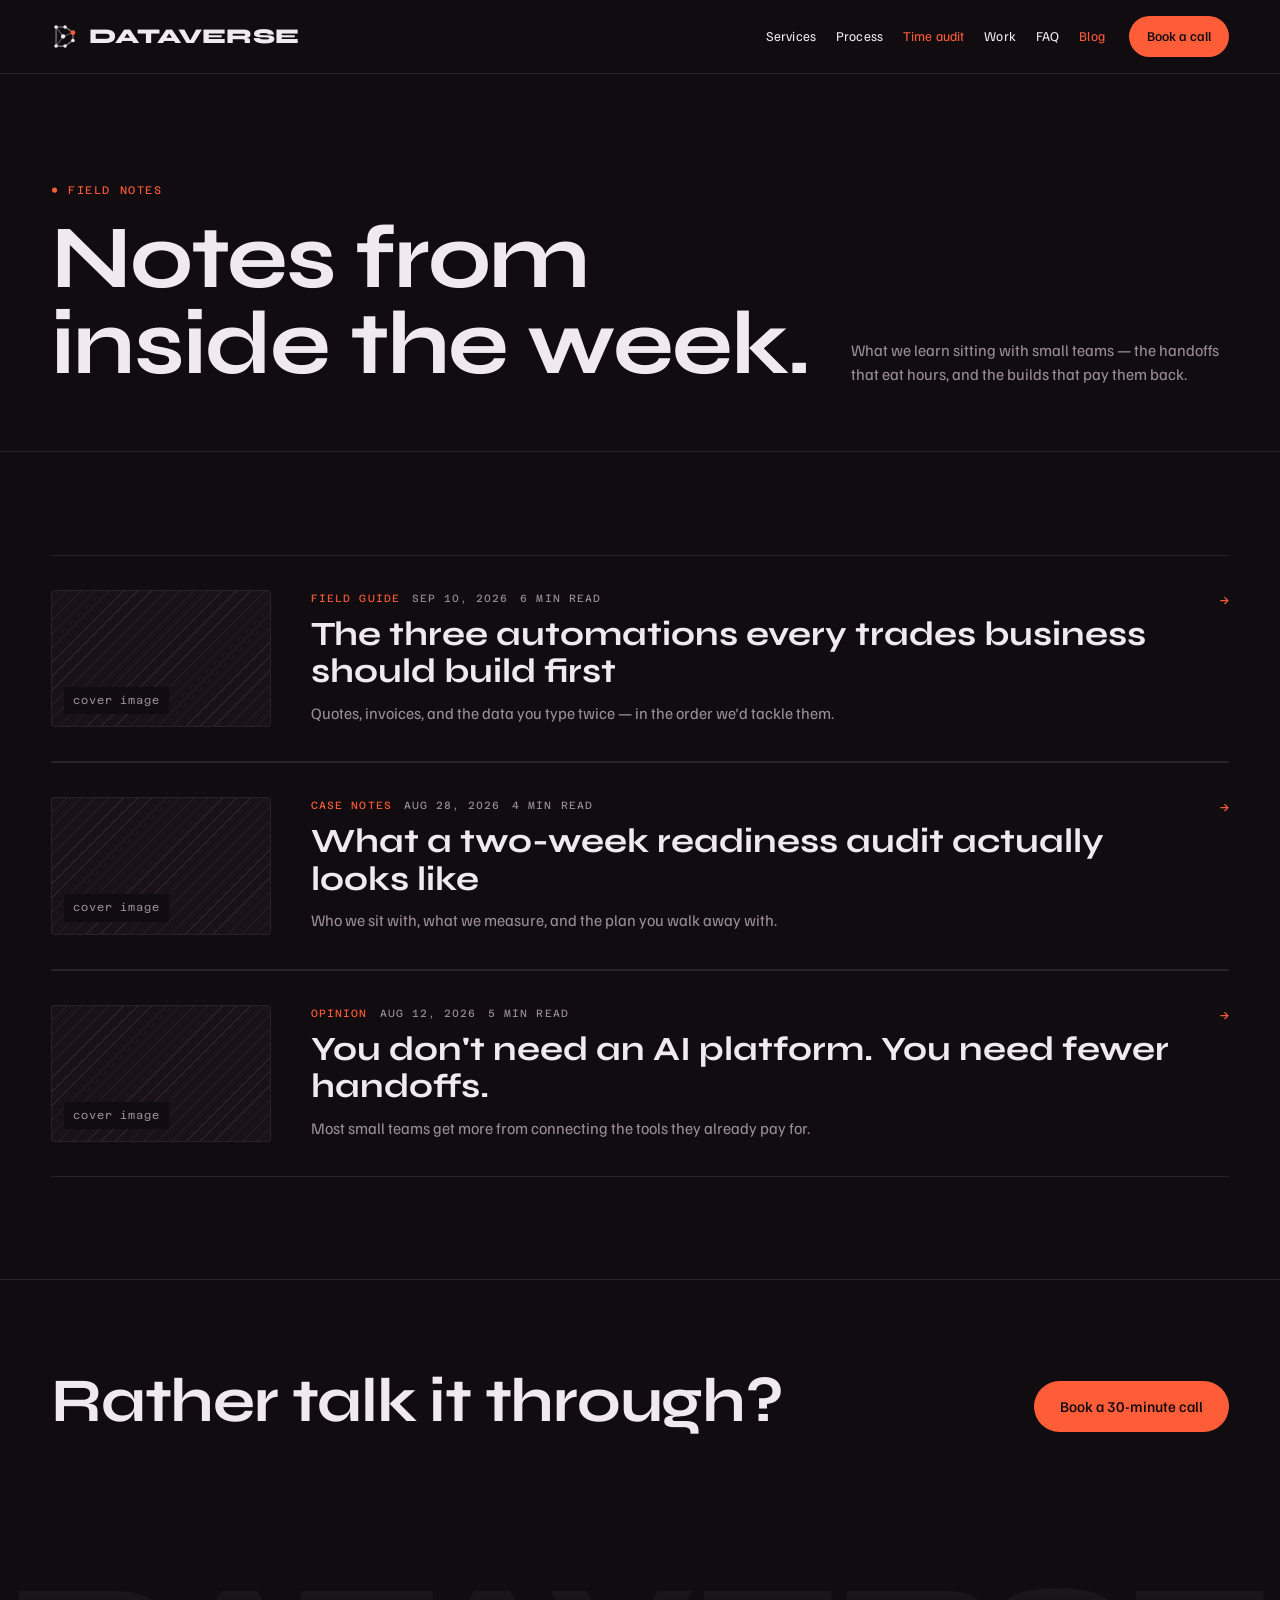
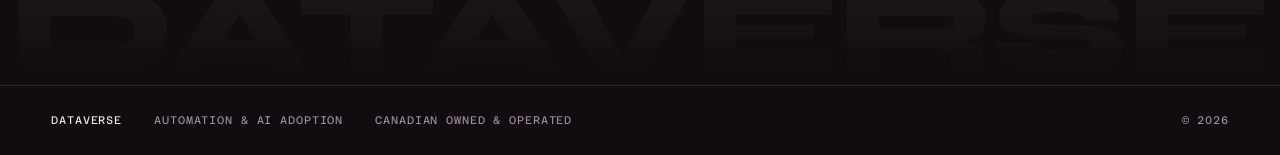
==== commit d63a8b03: "Remove light mode Co-Authored-By: Claude Opus 5 (1M context) <noreply@anthropic.com>" ====
--- a/blog/index.html
+++ b/blog/index.html
@@ -1,11 +1,10 @@
 <!DOCTYPE html>
-<html lang="en-CA" data-mode="dark">
+<html lang="en-CA">
 <head>
   <meta charset="utf-8">
   <meta name="viewport" content="width=device-width, initial-scale=1">
   <title>Field notes — Dataverse</title>
   <meta name="description" content="Practical writing on automation and AI adoption for small Canadian teams.">
-  <script src="../js/theme-init.js"></script>
   <link rel="preconnect" href="https://fonts.googleapis.com">
   <link rel="preconnect" href="https://fonts.gstatic.com" crossorigin>
   <link href="https://fonts.googleapis.com/css2?family=Syne:wght@400;600;700;800&family=Familjen+Grotesk:wght@400;500;600;700&family=Azeret+Mono:wght@400;500&display=swap" rel="stylesheet">
@@ -42,7 +41,6 @@
       <a href="index.html" class="text-accent" aria-current="page">Blog</a>
     </nav>
     <div class="header-tools">
-      <button type="button" class="mode-toggle" data-toggle-mode>Light</button>
       <a href="../index.html#book" class="btn btn--primary btn--sm">Book a call</a>
     </div>
   </header>
--- a/css/styles.css
+++ b/css/styles.css
@@ -1,11 +1,11 @@
 /* ==========================================================================
    Dataverse — site styles
    Class-based (no inline styles) so the markup ports cleanly into Webflow.
-   Theme = data-mode (dark|light) on <html>. All colours/fonts flow from the tokens below.
+   One dark palette; all colours and fonts flow from the tokens below.
    ========================================================================== */
 
 /* ---------- Tokens ---------- */
-/* Brand palette (Ember). Light mode via data-mode="light" on <html>. */
+/* Brand palette (Ember) */
 :root {
   --bg: #100C10; --surface: #191219; --ink: #F0EAEE; --muted: #9A8E97;
   --line: #2A212A; --accent: #FF5C38; --accent-ink: #100C10;
@@ -13,11 +13,6 @@
   --body: 'Familjen Grotesk';
   --mono: 'Azeret Mono';
   color-scheme: dark;
-}
-:root[data-mode="light"] {
-  --bg: #F4EFF2; --surface: #FCF8FA; --ink: #161015; --muted: #6A5D67;
-  --line: #E2D7DE; --accent: #C8351A; --accent-ink: #FFF4F0;
-  color-scheme: light;
 }
 
 :root {
@@ -197,14 +192,6 @@
   flex: 0 0 auto;
   white-space: nowrap;
 }
-.mode-toggle {
-  font-family: var(--f-mono); font-size: 11px;
-  letter-spacing: 0.08em; text-transform: uppercase;
-  padding: 8px 12px; border: 1px solid var(--line); border-radius: 99px;
-  background: transparent; color: var(--muted); cursor: pointer;
-  flex: 0 0 auto; white-space: nowrap;
-}
-.mode-toggle:hover { color: var(--ink); border-color: var(--ink); }
 
 /* Mobile header: logo + buttons on one row, nav links on a scrollable row below */
 @media (max-width: 760px) {
@@ -213,7 +200,6 @@
   .logo__mark { width: 22px; height: 22px; }
   .logo__text { font-size: 17px; }
   .header-tools { order: 2; gap: 6px; flex-wrap: nowrap; }
-  .mode-toggle { padding: 7px 10px; font-size: 10px; }
   .header-tools .btn--sm { font-size: 12.5px; padding: 8px 13px; }
   .nav {
     order: 3;
@@ -233,12 +219,10 @@
   .logo__mark { width: 20px; height: 20px; }
   .logo__text { font-size: 15px; }
   .header-tools { gap: 5px; }
-  .mode-toggle { padding: 7px 8px; letter-spacing: 0.04em; }
   .header-tools .btn--sm { font-size: 12px; padding: 8px 11px; }
 }
 
 /* ---------- Hero (3D) ---------- */
-/* Hero always renders dark, regardless of light/dark mode */
 .hero3d {
   --bg: #100C10; --surface: #191219; --ink: #F0EAEE; --muted: #9A8E97;
   --line: rgba(240, 234, 238, 0.14); --accent: #FF5C38; --accent-ink: #100C10;
